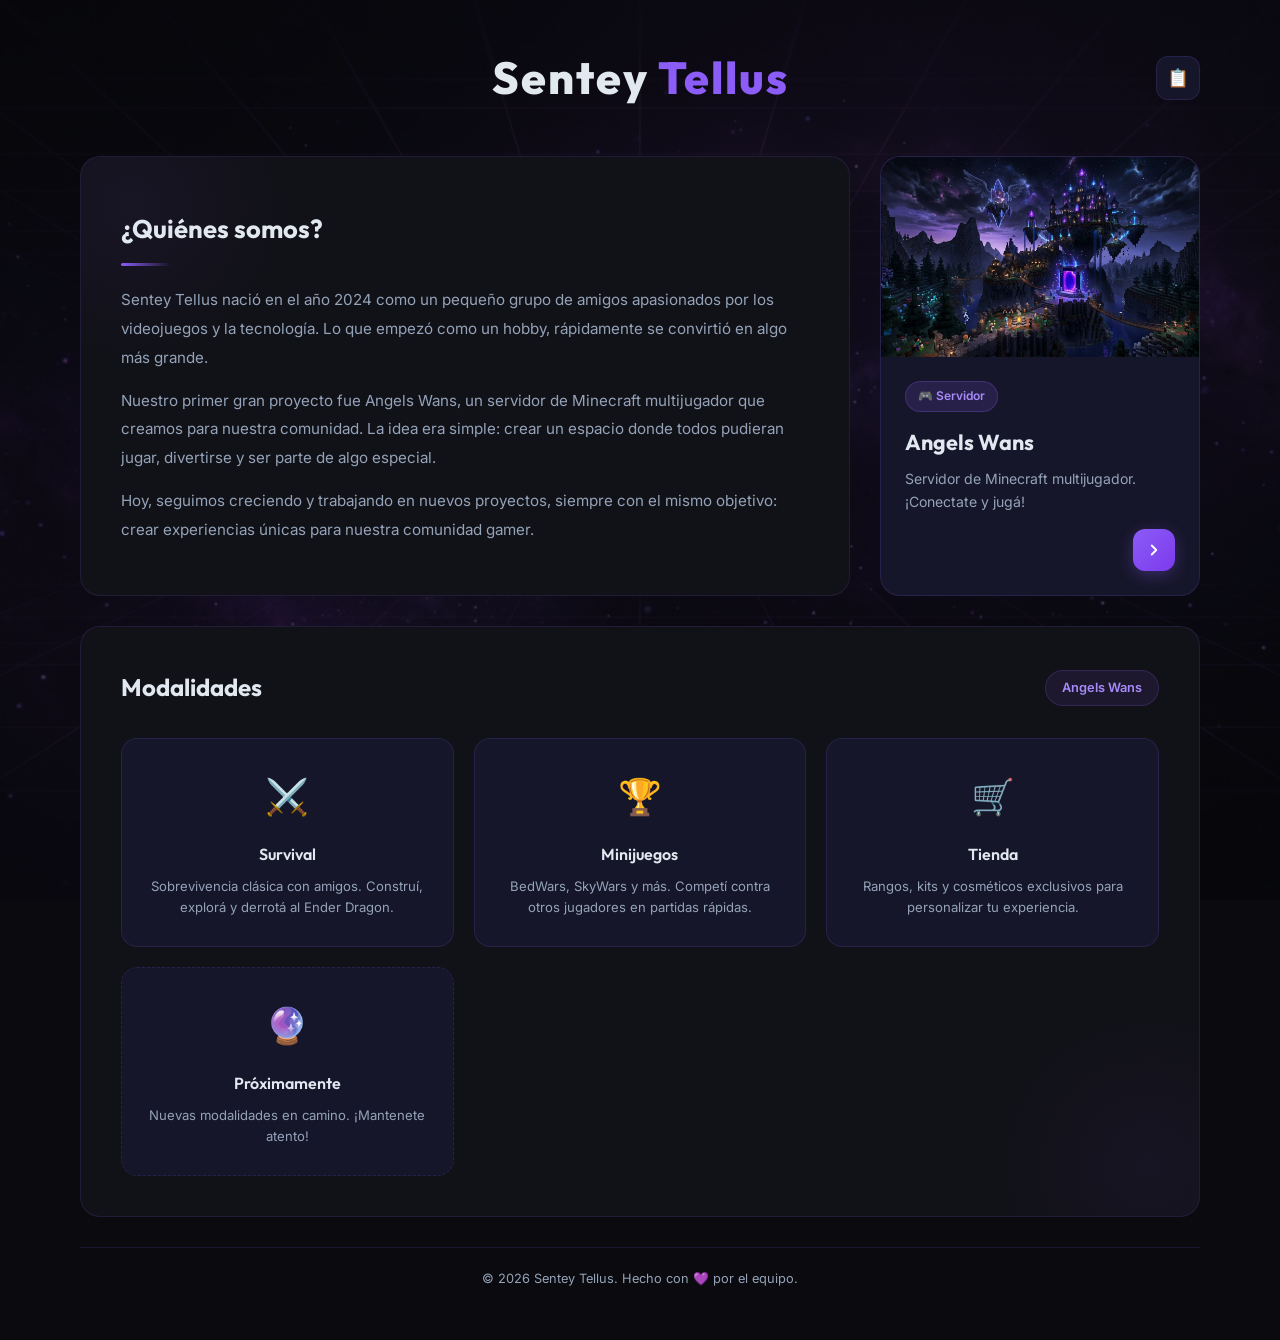
==== Senty Tellus - Borrador/index.html @ a40c9823 "Crear página de Angel's Wans basada en el boceto" ====
<!DOCTYPE html>
<html lang="es">
<head>
  <meta charset="UTF-8">
  <meta name="viewport" content="width=device-width, initial-scale=1.0">

  <!-- ✏️ EDITABLE: Título de la pestaña del navegador -->
  <title>Sentey Tellus — Innovación en Gaming</title>

  <!-- ✏️ EDITABLE: Descripción para Google (SEO) -->
  <meta name="description" content="Sentey Tellus es una empresa dedicada al desarrollo de proyectos gaming. Conocé Angels Wans, nuestro servidor de Minecraft multijugador.">

  <!-- Estilos -->
  <link rel="stylesheet" href="css/styles.css">
</head>

<body>

  <div class="page-wrapper">

    <!-- ========================================
         HEADER — Título + ícono soporte/historia
         ======================================== -->
    <header class="site-header fade-in">

      <!-- ✏️ EDITABLE: Nombre de la empresa -->
      <h1 class="site-title">
        Sentey <span>Tellus</span>
      </h1>

      <!-- ✏️ EDITABLE: Ícono arriba a la derecha (soporte/historia) -->
      <!-- Cambiá el href="#historia" por un link a otra página si querés -->
      <a href="#historia" class="header-icon" aria-label="Soporte e Historia">
        📋
        <span class="tooltip">Soporte / Historia</span>
      </a>

    </header>


    <!-- ========================================
         CONTENIDO PRINCIPAL
         Izquierda: Texto descriptivo
         Derecha: Tarjeta del servidor
         ======================================== -->
    <main class="main-content">

      <!-- --- COLUMNA IZQUIERDA: Descripción --- -->
      <div class="description-panel fade-in fade-in-delay-1" id="historia">

        <!-- ✏️ EDITABLE: Título de la sección de texto -->
        <h2>¿Quiénes somos?</h2>

        <!-- ✏️ EDITABLE: Párrafos de la descripción / historia -->
        <!-- Cambiá estos textos por la historia real de Sentey Tellus -->
        <p>
          Sentey Tellus nació en el año 2024 como un pequeño grupo de amigos
          apasionados por los videojuegos y la tecnología. Lo que empezó como
          un hobby, rápidamente se convirtió en algo más grande.
        </p>

        <p>
          Nuestro primer gran proyecto fue Angels Wans, un servidor de 
          Minecraft multijugador que creamos para nuestra comunidad. La idea
          era simple: crear un espacio donde todos pudieran jugar, divertirse
          y ser parte de algo especial.
        </p>

        <p>
          Hoy, seguimos creciendo y trabajando en nuevos proyectos, siempre
          con el mismo objetivo: crear experiencias únicas para nuestra 
          comunidad gamer.
        </p>
        <!-- FIN textos editables -->

      </div>

      <!-- --- COLUMNA DERECHA: Tarjeta del servidor --- -->
      <!-- ✏️ EDITABLE: Cambiá el href="#" por el link a la página de Angels Wans cuando la crees -->
      <a href="angels-wans.html" class="server-card fade-in fade-in-delay-2" id="servidor">

        <!-- ✏️ EDITABLE: Imagen del servidor (cambiá img/angels-wans.jpg) -->
        <div class="server-card-image">
          <img src="img/angels-wans.jpg" alt="Angels Wans - Servidor de Minecraft">
        </div>

        <div class="server-card-body">
          <!-- ✏️ EDITABLE: Etiqueta, nombre y descripción del servidor -->
          <span class="server-tag">🎮 Servidor</span>
          <h3>Angels Wans</h3>
          <p>Servidor de Minecraft multijugador. ¡Conectate y jugá!</p>

          <!-- Flecha ">" como en el boceto -->
          <div class="server-card-arrow">
            <svg width="18" height="18" viewBox="0 0 24 24" fill="none" stroke="currentColor" stroke-width="2.5" stroke-linecap="round" stroke-linejoin="round">
              <polyline points="9 18 15 12 9 6"></polyline>
            </svg>
          </div>
        </div>

      </a>

    </main>


    <!-- ========================================
         MODALIDADES — Sección inferior
         ======================================== -->
    <section class="modalidades-section fade-in fade-in-delay-3" id="modalidades">

      <div class="modalidades-header">
        <!-- ✏️ EDITABLE: Título de la sección -->
        <h2>Modalidades</h2>
        <span class="modalidades-badge">Angels Wans</span>
      </div>

      <div class="modalidades-grid">

        <!-- ✏️ EDITABLE: Tarjetas de modalidades -->
        <!-- Cambiá los emojis, títulos y descripciones -->
        <!-- Podés agregar más tarjetas copiando un bloque <div class="modalidad-card"> -->

        <div class="modalidad-card fade-in fade-in-delay-1">
          <span class="modalidad-icon">⚔️</span>
          <h4>Survival</h4>
          <p>Sobrevivencia clásica con amigos. Construí, explorá y derrotá al Ender Dragon.</p>
        </div>

        <div class="modalidad-card fade-in fade-in-delay-2">
          <span class="modalidad-icon">🏆</span>
          <h4>Minijuegos</h4>
          <p>BedWars, SkyWars y más. Competí contra otros jugadores en partidas rápidas.</p>
        </div>

        <div class="modalidad-card fade-in fade-in-delay-3">
          <span class="modalidad-icon">🛒</span>
          <h4>Tienda</h4>
          <p>Rangos, kits y cosméticos exclusivos para personalizar tu experiencia.</p>
        </div>

        <!-- Tarjeta de Próximamente -->
        <div class="modalidad-card coming-soon fade-in fade-in-delay-4">
          <span class="modalidad-icon">🔮</span>
          <h4>Próximamente</h4>
          <p>Nuevas modalidades en camino. ¡Mantenete atento!</p>
        </div>

        <!-- FIN tarjetas de modalidades -->

      </div>

    </section>


    <!-- ========================================
         FOOTER — Pie de página minimal
         ======================================== -->
    <footer class="site-footer">
      <!-- ✏️ EDITABLE: Texto del footer -->
      <p>&copy; <span id="current-year">2024</span> Sentey Tellus. Hecho con 💜 por el equipo.</p>
    </footer>

  </div>

  <!-- JavaScript -->
  <script src="js/main.js"></script>

</body>
</html>
---- Senty Tellus - Borrador/css/styles.css ----
/* ============================================
   SENTEY TELLUS — Estilos Globales
   ============================================
   
   ✏️ CÓMO MODIFICAR COLORES:
   Cambiá los valores en :root para cambiar 
   los colores de TODA la página de una vez.
   ============================================ */

/* --- Google Fonts --- */
@import url('https://fonts.googleapis.com/css2?family=Inter:wght@300;400;500;600&family=Outfit:wght@400;500;600;700;800&display=swap');

/* ✏️ EDITABLE: Cambiá estos colores para cambiar toda la paleta */
:root {
  /* Colores principales */
  --color-bg:          #0a0a0f;       /* Fondo principal (negro profundo) */
  --color-bg-light:    #111118;       /* Fondo un poco más claro */
  --color-bg-card:     #16162a;       /* Fondo de tarjetas */
  --color-primary:     #8b5cf6;       /* Morado principal */
  --color-primary-dark:#7c3aed;       /* Morado oscuro */
  --color-primary-glow:#a78bfa;       /* Morado claro / brillo */
  --color-accent:      #c084fc;       /* Acento lila */
  --color-text:        #e2e8f0;       /* Texto principal (blanco suave) */
  --color-text-dim:    #94a3b8;       /* Texto secundario (gris) */
  --color-border:      rgba(139, 92, 246, 0.15); /* Bordes sutiles */

  /* Fuentes */
  --font-body:    'Inter', sans-serif;
  --font-heading: 'Outfit', sans-serif;
}

/* ============================================
   RESET & BASE
   ============================================ */
*, *::before, *::after {
  margin: 0;
  padding: 0;
  box-sizing: border-box;
}

html {
  scroll-behavior: smooth;
}

body {
  font-family: var(--font-body);
  background-color: var(--color-bg);
  color: var(--color-text);
  line-height: 1.7;
  overflow-x: hidden;
  min-height: 100vh;

  /* ✏️ EDITABLE: Imagen de fondo (cambiá img/hero-bg.jpg por otra si querés) */
  background-image: url('../img/hero-bg.jpg');
  background-size: cover;
  background-position: center;
  background-attachment: fixed;  /* La imagen queda fija al hacer scroll */
  background-repeat: no-repeat;
}

/* Overlay oscuro para que el texto se lea bien sobre la imagen */
body::before {
  content: '';
  position: fixed;
  inset: 0;
  background: rgba(10, 10, 15, 0.75);
  z-index: 0;
  pointer-events: none;
}

a {
  color: var(--color-primary-glow);
  text-decoration: none;
  transition: color 0.3s ease;
}

a:hover {
  color: var(--color-accent);
}

img {
  max-width: 100%;
  display: block;
}

/* ============================================
   LAYOUT PRINCIPAL
   Basado en el boceto: todo en una sola vista
   con padding generoso y estructura limpia.
   ============================================ */
.page-wrapper {
  max-width: 1200px;
  margin: 0 auto;
  padding: 30px 40px 40px 40px;
  min-height: 100vh;
  display: flex;
  flex-direction: column;
  gap: 30px;
  position: relative;
  z-index: 1;
}

/* ============================================
   HEADER — Título + ícono soporte
   Sencillo: nombre centrado, ícono arriba-derecha
   ============================================ */
.site-header {
  display: flex;
  align-items: center;
  justify-content: center;
  position: relative;
  padding: 10px 0;
}

.site-title {
  font-family: var(--font-heading);
  font-size: 2.8rem;
  font-weight: 800;
  letter-spacing: 2px;
  text-align: center;
  color: var(--color-text);
}

.site-title span {
  color: var(--color-primary);
}

/* Ícono de soporte/historia (arriba a la derecha) */
.header-icon {
  position: absolute;
  top: 50%;
  right: 0;
  transform: translateY(-50%);
  width: 44px;
  height: 44px;
  border-radius: 12px;
  background: var(--color-bg-card);
  border: 1px solid var(--color-border);
  display: flex;
  align-items: center;
  justify-content: center;
  cursor: pointer;
  transition: all 0.3s ease;
  color: var(--color-text-dim);
  font-size: 1.1rem;
}

.header-icon:hover {
  border-color: var(--color-primary);
  background: rgba(139, 92, 246, 0.1);
  color: var(--color-primary-glow);
  transform: translateY(-50%) scale(1.05);
  box-shadow: 0 0 20px rgba(139, 92, 246, 0.2);
}

/* Tooltip del ícono */
.header-icon .tooltip {
  position: absolute;
  bottom: -36px;
  right: 0;
  background: var(--color-bg-card);
  border: 1px solid var(--color-border);
  padding: 4px 12px;
  border-radius: 8px;
  font-size: 0.75rem;
  white-space: nowrap;
  opacity: 0;
  pointer-events: none;
  transition: opacity 0.3s ease;
  color: var(--color-text-dim);
}

.header-icon:hover .tooltip {
  opacity: 1;
}

/* ============================================
   SECCIÓN PRINCIPAL (centro)
   Dos columnas: texto izquierda + servidor derecha
   ============================================ */
.main-content {
  display: grid;
  grid-template-columns: 1fr 320px;
  gap: 30px;
  flex: 1;
  min-height: 0;
}

/* --- Columna izquierda: Texto descriptivo --- */
.description-panel {
  background: var(--color-bg-light);
  border: 1px solid var(--color-border);
  border-radius: 20px;
  padding: 40px;
  display: flex;
  flex-direction: column;
  justify-content: center;
  position: relative;
  overflow: hidden;
}

/* Brillo decorativo */
.description-panel::before {
  content: '';
  position: absolute;
  top: -100px;
  left: -100px;
  width: 300px;
  height: 300px;
  background: radial-gradient(circle, rgba(139, 92, 246, 0.06) 0%, transparent 70%);
  pointer-events: none;
}

.description-panel h2 {
  font-family: var(--font-heading);
  font-size: 1.6rem;
  font-weight: 700;
  margin-bottom: 20px;
  color: var(--color-text);
  position: relative;
}

.description-panel h2::after {
  content: '';
  display: block;
  width: 50px;
  height: 3px;
  background: linear-gradient(90deg, var(--color-primary), transparent);
  border-radius: 2px;
  margin-top: 12px;
}

.description-panel p {
  color: var(--color-text-dim);
  font-size: 0.95rem;
  line-height: 1.9;
  margin-bottom: 14px;
  position: relative;
}

.description-panel p:last-child {
  margin-bottom: 0;
}

/* --- Columna derecha: Tarjeta del servidor --- */
.server-card {
  background: var(--color-bg-card);
  border: 1px solid var(--color-border);
  border-radius: 20px;
  overflow: hidden;
  display: flex;
  flex-direction: column;
  transition: all 0.4s ease;
  cursor: pointer;
  position: relative;
}

.server-card:hover {
  border-color: var(--color-primary);
  box-shadow: 0 10px 40px rgba(139, 92, 246, 0.15);
  transform: translateY(-4px);
}

.server-card-image {
  width: 100%;
  height: 200px;
  overflow: hidden;
}

.server-card-image img {
  width: 100%;
  height: 100%;
  object-fit: cover;
  transition: transform 0.5s ease;
}

.server-card:hover .server-card-image img {
  transform: scale(1.05);
}

.server-card-body {
  padding: 24px;
  display: flex;
  flex-direction: column;
  flex: 1;
}

.server-tag {
  display: inline-flex;
  align-items: center;
  gap: 6px;
  padding: 4px 12px;
  border-radius: 20px;
  font-size: 0.75rem;
  font-weight: 600;
  margin-bottom: 12px;
  background: rgba(139, 92, 246, 0.15);
  color: var(--color-primary-glow);
  border: 1px solid rgba(139, 92, 246, 0.25);
  width: fit-content;
}

.server-card-body h3 {
  font-family: var(--font-heading);
  font-size: 1.35rem;
  font-weight: 700;
  margin-bottom: 8px;
  color: var(--color-text);
}

.server-card-body p {
  color: var(--color-text-dim);
  font-size: 0.88rem;
  line-height: 1.6;
  flex: 1;
}

/* Flecha ">" del boceto */
.server-card-arrow {
  display: flex;
  align-items: center;
  justify-content: center;
  margin-top: 16px;
  align-self: flex-end;
  width: 42px;
  height: 42px;
  border-radius: 12px;
  background: linear-gradient(135deg, var(--color-primary), var(--color-primary-dark));
  color: white;
  font-size: 1.2rem;
  transition: all 0.3s ease;
  box-shadow: 0 4px 15px rgba(139, 92, 246, 0.3);
}

.server-card:hover .server-card-arrow {
  transform: translateX(4px);
  box-shadow: 0 4px 25px rgba(139, 92, 246, 0.5);
}

/* ============================================
   SECCIÓN MODALIDADES (abajo)
   Tarjeta grande al fondo de la página
   ============================================ */
.modalidades-section {
  background: var(--color-bg-light);
  border: 1px solid var(--color-border);
  border-radius: 20px;
  padding: 40px;
  position: relative;
  overflow: hidden;
}

/* Brillo decorativo */
.modalidades-section::before {
  content: '';
  position: absolute;
  bottom: -100px;
  right: -100px;
  width: 300px;
  height: 300px;
  background: radial-gradient(circle, rgba(139, 92, 246, 0.05) 0%, transparent 70%);
  pointer-events: none;
}

.modalidades-header {
  display: flex;
  align-items: center;
  justify-content: space-between;
  margin-bottom: 30px;
}

.modalidades-header h2 {
  font-family: var(--font-heading);
  font-size: 1.5rem;
  font-weight: 700;
  color: var(--color-text);
}

.modalidades-badge {
  padding: 6px 16px;
  border-radius: 20px;
  font-size: 0.8rem;
  font-weight: 600;
  background: rgba(139, 92, 246, 0.1);
  color: var(--color-primary-glow);
  border: 1px solid rgba(139, 92, 246, 0.2);
}

/* Grid de modalidades */
.modalidades-grid {
  display: grid;
  grid-template-columns: repeat(3, 1fr);
  gap: 20px;
}

.modalidad-card {
  background: var(--color-bg-card);
  border: 1px solid var(--color-border);
  border-radius: 16px;
  padding: 28px 24px;
  text-align: center;
  transition: all 0.3s ease;
  position: relative;
  overflow: hidden;
}

.modalidad-card:hover {
  border-color: var(--color-primary);
  transform: translateY(-4px);
  box-shadow: 0 8px 30px rgba(139, 92, 246, 0.1);
}

.modalidad-icon {
  font-size: 2.2rem;
  margin-bottom: 14px;
  display: block;
}

.modalidad-card h4 {
  font-family: var(--font-heading);
  font-size: 1rem;
  font-weight: 600;
  margin-bottom: 8px;
  color: var(--color-text);
}

.modalidad-card p {
  color: var(--color-text-dim);
  font-size: 0.82rem;
  line-height: 1.6;
}

/* Tarjeta de Próximamente especial */
.modalidad-card.coming-soon {
  border-style: dashed;
  opacity: 0.6;
}

.modalidad-card.coming-soon:hover {
  opacity: 0.8;
}

/* ============================================
   FOOTER — Minimal
   ============================================ */
.site-footer {
  text-align: center;
  padding: 20px 0 10px 0;
  border-top: 1px solid var(--color-border);
  margin-top: auto;
}

.site-footer p {
  color: var(--color-text-dim);
  font-size: 0.8rem;
}

.site-footer a {
  color: var(--color-primary-glow);
}

/* ============================================
   ANIMACIONES
   ============================================ */
.fade-in {
  opacity: 0;
  transform: translateY(20px);
  transition: opacity 0.7s ease, transform 0.7s ease;
}

.fade-in.visible {
  opacity: 1;
  transform: translateY(0);
}

.fade-in-delay-1 { transition-delay: 0.1s; }
.fade-in-delay-2 { transition-delay: 0.2s; }
.fade-in-delay-3 { transition-delay: 0.3s; }
.fade-in-delay-4 { transition-delay: 0.4s; }

/* Animación suave de brillo */
@keyframes subtle-glow {
  0%, 100% { box-shadow: 0 0 0 rgba(139, 92, 246, 0); }
  50% { box-shadow: 0 0 30px rgba(139, 92, 246, 0.08); }
}

.description-panel,
.server-card,
.modalidades-section {
  animation: subtle-glow 6s ease-in-out infinite;
}

/* ============================================
   RESPONSIVE
   ============================================ */

/* Tablets */
@media (max-width: 992px) {
  .page-wrapper {
    padding: 24px;
    gap: 24px;
  }

  .site-title {
    font-size: 2.2rem;
  }

  .main-content {
    grid-template-columns: 1fr;
    gap: 24px;
  }

  .server-card {
    flex-direction: row;
    max-height: 200px;
  }

  .server-card-image {
    width: 200px;
    height: auto;
    min-height: 100%;
  }

  .modalidades-grid {
    grid-template-columns: repeat(2, 1fr);
  }
}

/* Celulares */
@media (max-width: 600px) {
  .page-wrapper {
    padding: 16px;
    gap: 16px;
  }

  .site-title {
    font-size: 1.8rem;
  }

  .header-icon {
    width: 38px;
    height: 38px;
    border-radius: 10px;
  }

  .description-panel {
    padding: 24px;
  }

  .description-panel h2 {
    font-size: 1.3rem;
  }

  .server-card {
    flex-direction: column;
    max-height: none;
  }

  .server-card-image {
    width: 100%;
    height: 160px;
  }

  .modalidades-section {
    padding: 24px;
  }

  .modalidades-grid {
    grid-template-columns: 1fr;
  }

  .modalidades-header {
    flex-direction: column;
    gap: 12px;
    align-items: flex-start;
  }
}
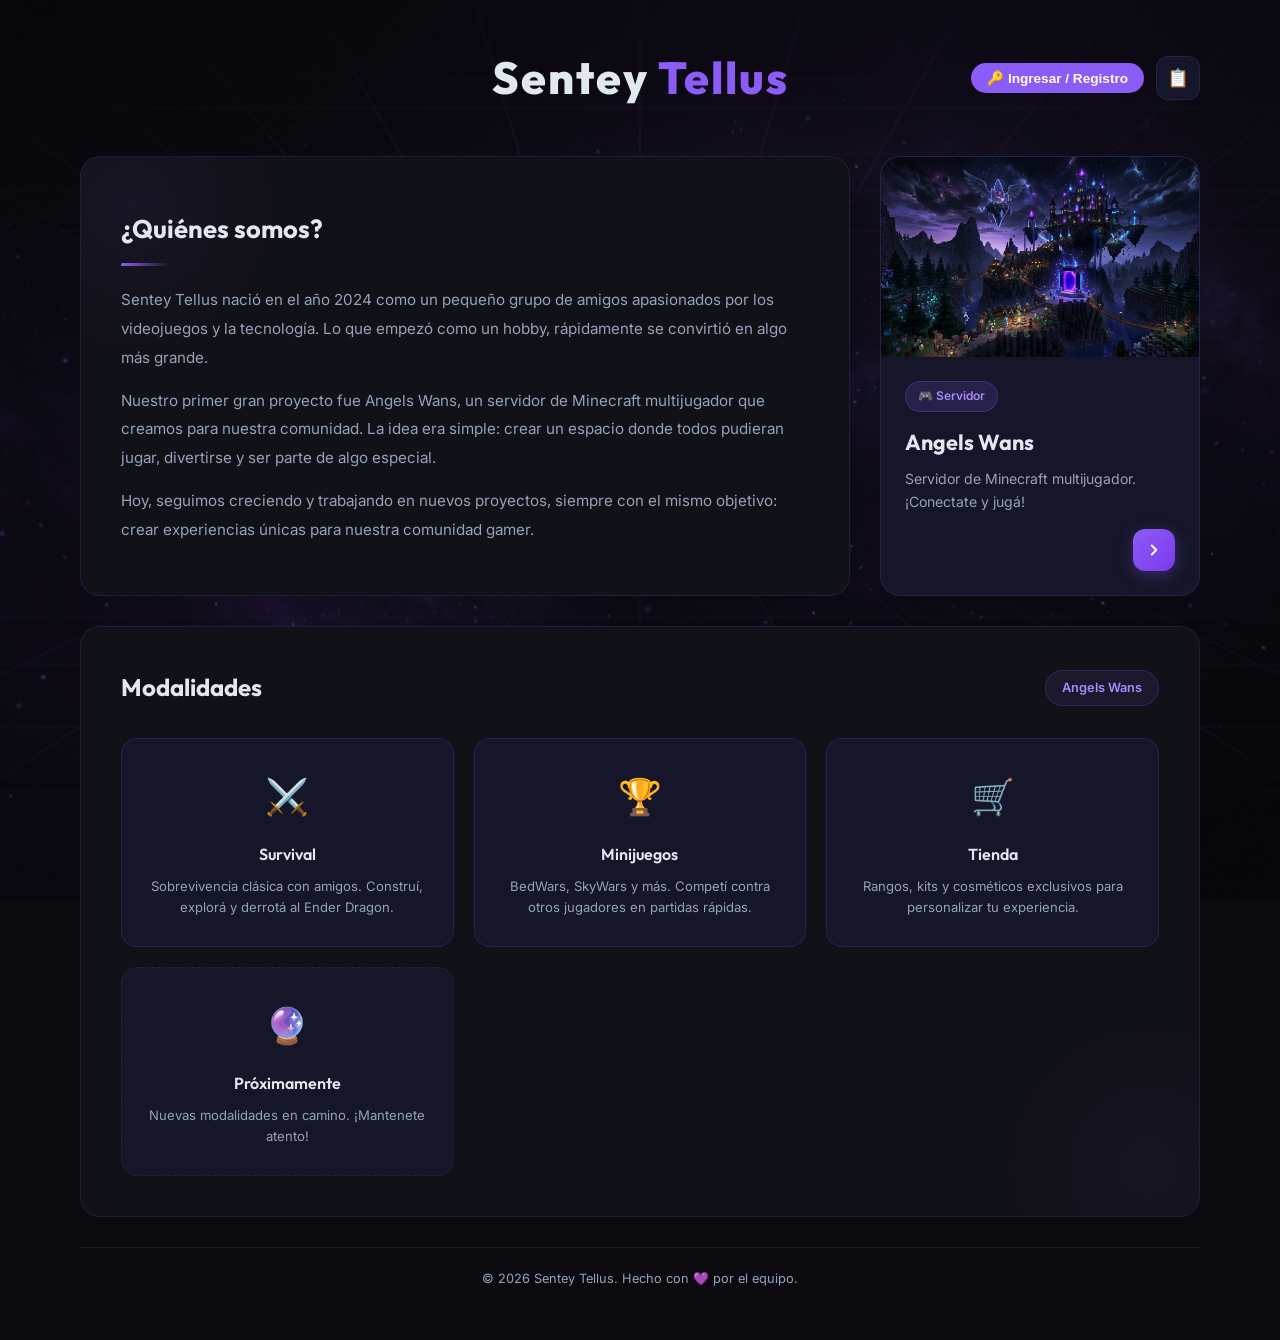
==== commit 26e6c3a3: "Implementar base de datos local, autenticacion de usuarios, tienda interactiva con checkout simulado" ====
--- a/Senty Tellus - Borrador/index.html
+++ b/Senty Tellus - Borrador/index.html
@@ -12,6 +12,7 @@
 
   <!-- Estilos -->
   <link rel="stylesheet" href="css/styles.css">
+  <link rel="stylesheet" href="css/components.css">
 </head>
 
 <body>
@@ -27,6 +28,8 @@
       <h1 class="site-title">
         Sentey <span>Tellus</span>
       </h1>
+
+      <div id="tellus-header-actions" class="aw-user-nav-actions"></div>
 
       <!-- ✏️ EDITABLE: Ícono arriba a la derecha (soporte/historia) -->
       <!-- Cambiá el href="#historia" por un link a otra página si querés -->
@@ -164,6 +167,9 @@
 
   <!-- JavaScript -->
   <script src="js/main.js"></script>
+  <script src="js/db.js"></script>
+  <script src="js/auth.js"></script>
+  <script src="js/db-viewer.js"></script>
 
 </body>
 </html>
--- a/Senty Tellus - Borrador/css/components.css
+++ b/Senty Tellus - Borrador/css/components.css
@@ -0,0 +1,807 @@
+/* ============================================================
+   SENTEY TELLUS & ANGEL'S WANS — ESTILOS DE COMPONENTES
+   ============================================================
+   Incluye:
+   - Modales (Auth, Checkout, Recibo de Compra, Visor de BD)
+   - Sistema de Toasts (Notificaciones flotantes)
+   - Recibo Digital estilo Gamer / Ticket Oficial
+   - Tablas interactivas de Base de Datos
+   - Widget de Usuario y Carrito en el Header
+   ============================================================ */
+
+/* --- TOASTS NOTIFICACIONES --- */
+.tellus-toast-container {
+  position: fixed;
+  bottom: 24px;
+  right: 24px;
+  z-index: 99999;
+  display: flex;
+  flex-direction: column;
+  gap: 12px;
+  pointer-events: none;
+}
+
+.tellus-toast {
+  background: rgba(18, 18, 35, 0.95);
+  backdrop-filter: blur(12px);
+  -webkit-backdrop-filter: blur(12px);
+  color: #fff;
+  border: 1px solid var(--color-primary-glow, #a78bfa);
+  box-shadow: 0 10px 30px rgba(0, 0, 0, 0.6), 0 0 15px rgba(139, 92, 246, 0.3);
+  padding: 14px 20px;
+  border-radius: 12px;
+  display: flex;
+  align-items: center;
+  gap: 12px;
+  font-size: 0.95rem;
+  min-width: 280px;
+  max-width: 400px;
+  pointer-events: auto;
+  animation: toastSlideIn 0.35s cubic-bezier(0.16, 1, 0.3, 1) forwards;
+  transition: opacity 0.3s ease, transform 0.3s ease;
+}
+
+.tellus-toast.toast-success {
+  border-left: 4px solid #10b981;
+}
+
+.tellus-toast.toast-error {
+  border-left: 4px solid #ef4444;
+}
+
+.tellus-toast.toast-info {
+  border-left: 4px solid #8b5cf6;
+}
+
+.tellus-toast.toast-hide {
+  opacity: 0;
+  transform: translateX(30px);
+}
+
+@keyframes toastSlideIn {
+  from {
+    opacity: 0;
+    transform: translateY(20px) scale(0.95);
+  }
+  to {
+    opacity: 1;
+    transform: translateY(0) scale(1);
+  }
+}
+
+/* --- OVERLAY DE MODAL GENERAL --- */
+.tellus-modal-overlay {
+  position: fixed;
+  inset: 0;
+  background: rgba(4, 4, 10, 0.82);
+  backdrop-filter: blur(8px);
+  -webkit-backdrop-filter: blur(8px);
+  z-index: 10000;
+  display: flex;
+  align-items: center;
+  justify-content: center;
+  padding: 20px;
+  opacity: 0;
+  pointer-events: none;
+  transition: opacity 0.25s ease;
+}
+
+.tellus-modal-overlay.active {
+  opacity: 1;
+  pointer-events: auto;
+}
+
+.tellus-modal {
+  background: #111122;
+  border: 1px solid rgba(139, 92, 246, 0.35);
+  box-shadow: 0 20px 50px rgba(0, 0, 0, 0.8), 0 0 30px rgba(139, 92, 246, 0.2);
+  border-radius: 20px;
+  width: 100%;
+  max-width: 520px;
+  max-height: 90vh;
+  overflow-y: auto;
+  position: relative;
+  transform: scale(0.93) translateY(15px);
+  transition: transform 0.25s cubic-bezier(0.16, 1, 0.3, 1);
+  color: #e2e8f0;
+}
+
+.tellus-modal-overlay.active .tellus-modal {
+  transform: scale(1) translateY(0);
+}
+
+.tellus-modal-wide {
+  max-width: 900px;
+}
+
+.tellus-modal-header {
+  padding: 24px 28px 16px;
+  display: flex;
+  align-items: center;
+  justify-content: space-between;
+  border-bottom: 1px solid rgba(139, 92, 246, 0.2);
+}
+
+.tellus-modal-header h2 {
+  font-family: 'Outfit', sans-serif;
+  font-size: 1.5rem;
+  color: #fff;
+  display: flex;
+  align-items: center;
+  gap: 10px;
+}
+
+.tellus-modal-close {
+  background: transparent;
+  border: none;
+  color: #94a3b8;
+  font-size: 1.5rem;
+  cursor: pointer;
+  line-height: 1;
+  padding: 4px 8px;
+  border-radius: 8px;
+  transition: all 0.2s ease;
+}
+
+.tellus-modal-close:hover {
+  color: #fff;
+  background: rgba(255, 255, 255, 0.1);
+}
+
+.tellus-modal-body {
+  padding: 24px 28px 30px;
+}
+
+/* --- TABS DE MODALES --- */
+.tellus-tabs {
+  display: flex;
+  gap: 10px;
+  background: rgba(0, 0, 0, 0.35);
+  padding: 6px;
+  border-radius: 12px;
+  margin-bottom: 24px;
+  border: 1px solid rgba(139, 92, 246, 0.2);
+}
+
+.tellus-tab-btn {
+  flex: 1;
+  background: transparent;
+  border: none;
+  color: #94a3b8;
+  padding: 10px 16px;
+  font-size: 0.95rem;
+  font-weight: 600;
+  border-radius: 8px;
+  cursor: pointer;
+  transition: all 0.2s ease;
+  font-family: 'Inter', sans-serif;
+}
+
+.tellus-tab-btn.active {
+  background: #8b5cf6;
+  color: #fff;
+  box-shadow: 0 4px 12px rgba(139, 92, 246, 0.35);
+}
+
+/* --- FORMULARIOS --- */
+.tellus-form-group {
+  margin-bottom: 18px;
+}
+
+.tellus-form-group label {
+  display: block;
+  font-size: 0.88rem;
+  font-weight: 500;
+  color: #cbd5e1;
+  margin-bottom: 8px;
+}
+
+.tellus-input {
+  width: 100%;
+  background: rgba(0, 0, 0, 0.45);
+  border: 1px solid rgba(139, 92, 246, 0.3);
+  border-radius: 10px;
+  padding: 12px 16px;
+  color: #fff;
+  font-family: 'Inter', sans-serif;
+  font-size: 0.95rem;
+  transition: all 0.2s ease;
+}
+
+.tellus-input:focus {
+  outline: none;
+  border-color: #a78bfa;
+  box-shadow: 0 0 12px rgba(139, 92, 246, 0.4);
+}
+
+.tellus-form-help {
+  font-size: 0.8rem;
+  color: #94a3b8;
+  margin-top: 6px;
+}
+
+.tellus-btn-primary {
+  width: 100%;
+  background: linear-gradient(135deg, #8b5cf6 0%, #7c3aed 100%);
+  color: #fff;
+  border: none;
+  border-radius: 10px;
+  padding: 13px 20px;
+  font-size: 1rem;
+  font-weight: 600;
+  font-family: 'Outfit', sans-serif;
+  cursor: pointer;
+  transition: all 0.25s ease;
+  box-shadow: 0 4px 15px rgba(139, 92, 246, 0.35);
+  display: flex;
+  align-items: center;
+  justify-content: center;
+  gap: 8px;
+}
+
+.tellus-btn-primary:hover {
+  background: linear-gradient(135deg, #a78bfa 0%, #8b5cf6 100%);
+  transform: translateY(-2px);
+  box-shadow: 0 6px 20px rgba(139, 92, 246, 0.5);
+}
+
+.tellus-btn-secondary {
+  background: rgba(255, 255, 255, 0.08);
+  color: #e2e8f0;
+  border: 1px solid rgba(139, 92, 246, 0.3);
+  border-radius: 10px;
+  padding: 10px 18px;
+  font-size: 0.92rem;
+  font-weight: 600;
+  cursor: pointer;
+  transition: all 0.2s ease;
+}
+
+.tellus-btn-secondary:hover {
+  background: rgba(255, 255, 255, 0.15);
+  color: #fff;
+  border-color: #a78bfa;
+}
+
+/* --- BADGES Y AVISOS --- */
+.tellus-badge {
+  display: inline-block;
+  padding: 4px 10px;
+  border-radius: 20px;
+  font-size: 0.75rem;
+  font-weight: 600;
+  text-transform: uppercase;
+  letter-spacing: 0.5px;
+}
+
+.tellus-badge-primary {
+  background: rgba(139, 92, 246, 0.2);
+  color: #c4b5fd;
+  border: 1px solid rgba(139, 92, 246, 0.4);
+}
+
+.tellus-badge-success {
+  background: rgba(16, 185, 129, 0.2);
+  color: #6ee7b7;
+  border: 1px solid rgba(16, 185, 129, 0.4);
+}
+
+.tellus-badge-warning {
+  background: rgba(245, 158, 11, 0.2);
+  color: #fde68a;
+  border: 1px solid rgba(245, 158, 11, 0.4);
+}
+
+.tellus-alert-box {
+  background: rgba(139, 92, 246, 0.12);
+  border: 1px solid rgba(139, 92, 246, 0.3);
+  border-radius: 12px;
+  padding: 14px 18px;
+  margin-bottom: 20px;
+  font-size: 0.88rem;
+  color: #ddd6fe;
+  display: flex;
+  align-items: flex-start;
+  gap: 12px;
+}
+
+.tellus-alert-box.no-card-alert {
+  background: rgba(16, 185, 129, 0.1);
+  border-color: rgba(16, 185, 129, 0.35);
+  color: #a7f3d0;
+}
+
+/* --- HEADER WIDGET (Usuario & BD) --- */
+.site-header #tellus-header-actions {
+  position: absolute;
+  right: 56px;
+  top: 50%;
+  transform: translateY(-50%);
+}
+
+.aw-user-nav-actions {
+  display: flex;
+  align-items: center;
+  gap: 12px;
+}
+
+.btn-header-db {
+  background: rgba(139, 92, 246, 0.18);
+  border: 1px solid rgba(139, 92, 246, 0.4);
+  color: #c4b5fd;
+  padding: 6px 14px;
+  border-radius: 20px;
+  font-size: 0.85rem;
+  font-weight: 600;
+  cursor: pointer;
+  transition: all 0.2s ease;
+  display: flex;
+  align-items: center;
+  gap: 6px;
+  text-decoration: none;
+}
+
+.btn-header-db:hover {
+  background: #8b5cf6;
+  color: #fff;
+  box-shadow: 0 0 12px rgba(139, 92, 246, 0.5);
+}
+
+.btn-header-auth {
+  background: #8b5cf6;
+  border: none;
+  color: #fff;
+  padding: 7px 16px;
+  border-radius: 20px;
+  font-size: 0.85rem;
+  font-weight: 600;
+  cursor: pointer;
+  transition: all 0.2s ease;
+  display: flex;
+  align-items: center;
+  gap: 6px;
+}
+
+.btn-header-auth:hover {
+  background: #a78bfa;
+  transform: translateY(-1px);
+}
+
+.aw-user-dropdown-container {
+  position: relative;
+}
+
+.aw-user-pill {
+  background: rgba(22, 22, 42, 0.9);
+  border: 1px solid rgba(139, 92, 246, 0.4);
+  color: #fff;
+  padding: 6px 14px;
+  border-radius: 20px;
+  font-size: 0.85rem;
+  font-weight: 600;
+  cursor: pointer;
+  display: flex;
+  align-items: center;
+  gap: 8px;
+  transition: all 0.2s ease;
+}
+
+.aw-user-pill:hover {
+  border-color: #a78bfa;
+}
+
+.aw-user-dropdown {
+  position: absolute;
+  top: calc(100% + 8px);
+  right: 0;
+  width: 210px;
+  background: #141428;
+  border: 1px solid rgba(139, 92, 246, 0.35);
+  border-radius: 12px;
+  padding: 8px;
+  box-shadow: 0 10px 30px rgba(0, 0, 0, 0.6);
+  display: none;
+  flex-direction: column;
+  gap: 4px;
+  z-index: 1000;
+}
+
+.aw-user-dropdown.active {
+  display: flex;
+}
+
+.aw-user-dropdown button,
+.aw-user-dropdown a {
+  background: transparent;
+  border: none;
+  color: #cbd5e1;
+  text-align: left;
+  padding: 10px 12px;
+  font-size: 0.88rem;
+  border-radius: 8px;
+  cursor: pointer;
+  display: flex;
+  align-items: center;
+  gap: 8px;
+  text-decoration: none;
+  transition: all 0.15s ease;
+  font-family: inherit;
+}
+
+.aw-user-dropdown button:hover,
+.aw-user-dropdown a:hover {
+  background: rgba(139, 92, 246, 0.2);
+  color: #fff;
+}
+
+.aw-user-dropdown-divider {
+  height: 1px;
+  background: rgba(139, 92, 246, 0.2);
+  margin: 4px 0;
+}
+
+/* --- BADGE DEL CARRITO --- */
+.cart-badge {
+  background: #ef4444;
+  color: #fff;
+  font-size: 0.72rem;
+  font-weight: 700;
+  padding: 2px 6px;
+  border-radius: 10px;
+  margin-left: 4px;
+  vertical-align: middle;
+}
+
+/* --- MODAL DE CHECKOUT SIMULADO --- */
+.checkout-items-list {
+  background: rgba(0, 0, 0, 0.3);
+  border: 1px solid rgba(139, 92, 246, 0.2);
+  border-radius: 12px;
+  padding: 12px 16px;
+  max-height: 180px;
+  overflow-y: auto;
+  margin-bottom: 20px;
+}
+
+.checkout-item-row {
+  display: flex;
+  justify-content: space-between;
+  align-items: center;
+  padding: 8px 0;
+  border-bottom: 1px solid rgba(255, 255, 255, 0.06);
+  font-size: 0.92rem;
+}
+
+.checkout-item-row:last-child {
+  border-bottom: none;
+}
+
+.checkout-total-summary {
+  display: flex;
+  justify-content: space-between;
+  align-items: center;
+  padding: 14px 0;
+  margin-top: 10px;
+  border-top: 2px dashed rgba(139, 92, 246, 0.3);
+  font-family: 'Outfit', sans-serif;
+  font-size: 1.25rem;
+  font-weight: 700;
+  color: #fff;
+}
+
+.checkout-total-summary span:last-child {
+  color: #a78bfa;
+}
+
+/* --- RECIBO DIGITAL OFICIAL (TICKET GAMER) --- */
+.digital-receipt-wrapper {
+  background: #0d0d1a;
+  border: 2px dashed rgba(139, 92, 246, 0.45);
+  border-radius: 16px;
+  padding: 28px;
+  position: relative;
+  box-shadow: inset 0 0 20px rgba(0, 0, 0, 0.5);
+}
+
+.receipt-header {
+  text-align: center;
+  border-bottom: 1px solid rgba(139, 92, 246, 0.25);
+  padding-bottom: 18px;
+  margin-bottom: 18px;
+}
+
+.receipt-header .receipt-logo {
+  font-family: 'Outfit', sans-serif;
+  font-size: 1.6rem;
+  font-weight: 800;
+  color: #fff;
+  letter-spacing: 1px;
+}
+
+.receipt-header .receipt-logo span {
+  color: #8b5cf6;
+}
+
+.receipt-header p {
+  color: #94a3b8;
+  font-size: 0.85rem;
+  margin-top: 4px;
+}
+
+.receipt-meta-grid {
+  display: grid;
+  grid-template-columns: 1fr 1fr;
+  gap: 12px;
+  background: rgba(22, 22, 42, 0.6);
+  border-radius: 10px;
+  padding: 12px 16px;
+  margin-bottom: 20px;
+  font-size: 0.85rem;
+}
+
+.receipt-meta-grid div span:first-child {
+  display: block;
+  color: #94a3b8;
+  font-size: 0.75rem;
+  text-transform: uppercase;
+  margin-bottom: 2px;
+}
+
+.receipt-meta-grid div span:last-child {
+  color: #fff;
+  font-weight: 600;
+}
+
+.receipt-table {
+  width: 100%;
+  border-collapse: collapse;
+  margin-bottom: 20px;
+  font-size: 0.9rem;
+}
+
+.receipt-table th {
+  text-align: left;
+  color: #94a3b8;
+  font-size: 0.78rem;
+  text-transform: uppercase;
+  border-bottom: 1px solid rgba(139, 92, 246, 0.2);
+  padding-bottom: 8px;
+}
+
+.receipt-table td {
+  padding: 10px 0;
+  border-bottom: 1px solid rgba(255, 255, 255, 0.05);
+  color: #e2e8f0;
+}
+
+.receipt-table td:last-child,
+.receipt-table th:last-child {
+  text-align: right;
+}
+
+.receipt-total-row {
+  display: flex;
+  justify-content: space-between;
+  font-family: 'Outfit', sans-serif;
+  font-size: 1.3rem;
+  font-weight: 700;
+  color: #fff;
+  padding: 14px 0;
+  border-top: 2px solid rgba(139, 92, 246, 0.35);
+  margin-top: 10px;
+}
+
+.receipt-barcode {
+  text-align: center;
+  margin-top: 20px;
+  padding-top: 16px;
+  border-top: 1px dashed rgba(255, 255, 255, 0.1);
+  font-family: monospace;
+  letter-spacing: 4px;
+  color: #a78bfa;
+  font-size: 0.95rem;
+}
+
+.receipt-instructions {
+  background: rgba(16, 185, 129, 0.1);
+  border: 1px solid rgba(16, 185, 129, 0.3);
+  border-radius: 10px;
+  padding: 12px;
+  font-size: 0.85rem;
+  color: #a7f3d0;
+  text-align: center;
+  margin-top: 16px;
+}
+
+/* --- TABLAS DEL VISOR DE BASE DE DATOS --- */
+.db-table-responsive {
+  width: 100%;
+  overflow-x: auto;
+  border-radius: 12px;
+  border: 1px solid rgba(139, 92, 246, 0.25);
+  background: rgba(10, 10, 20, 0.6);
+  margin-top: 16px;
+  max-height: 400px;
+}
+
+.tellus-db-table {
+  width: 100%;
+  border-collapse: collapse;
+  font-size: 0.85rem;
+  min-width: 650px;
+}
+
+.tellus-db-table th {
+  background: #17172e;
+  color: #c4b5fd;
+  text-align: left;
+  padding: 12px 14px;
+  font-weight: 600;
+  border-bottom: 2px solid rgba(139, 92, 246, 0.4);
+  position: sticky;
+  top: 0;
+  z-index: 2;
+}
+
+.tellus-db-table td {
+  padding: 12px 14px;
+  border-bottom: 1px solid rgba(139, 92, 246, 0.15);
+  color: #e2e8f0;
+}
+
+.tellus-db-table tr:hover {
+  background: rgba(139, 92, 246, 0.08);
+}
+
+.tellus-db-table .btn-table-action {
+  background: rgba(239, 68, 68, 0.2);
+  border: 1px solid rgba(239, 68, 68, 0.4);
+  color: #fca5a5;
+  padding: 4px 10px;
+  border-radius: 6px;
+  font-size: 0.75rem;
+  cursor: pointer;
+  transition: all 0.2s ease;
+}
+
+.tellus-db-table .btn-table-action:hover {
+  background: #ef4444;
+  color: #fff;
+}
+
+.db-toolbar {
+  display: flex;
+  justify-content: space-between;
+  align-items: center;
+  gap: 12px;
+  flex-wrap: wrap;
+  margin-bottom: 16px;
+}
+
+.db-stats {
+  display: flex;
+  gap: 10px;
+}
+
+.db-stat-pill {
+  background: rgba(139, 92, 246, 0.15);
+  border: 1px solid rgba(139, 92, 246, 0.3);
+  padding: 6px 14px;
+  border-radius: 20px;
+  font-size: 0.85rem;
+  color: #ddd6fe;
+}
+
+.db-actions-row {
+  display: flex;
+  gap: 10px;
+}
+
+/* --- CARRITO EN SIDEBAR DE TIENDA (Items agregados) --- */
+.cart-items-container {
+  margin: 15px 0;
+  max-height: 220px;
+  overflow-y: auto;
+  display: flex;
+  flex-direction: column;
+  gap: 10px;
+}
+
+.cart-item-card {
+  background: rgba(0, 0, 0, 0.35);
+  border: 1px solid rgba(139, 92, 246, 0.2);
+  border-radius: 10px;
+  padding: 10px 12px;
+  display: flex;
+  justify-content: space-between;
+  align-items: center;
+}
+
+.cart-item-info h5 {
+  font-size: 0.88rem;
+  color: #fff;
+  margin-bottom: 2px;
+}
+
+.cart-item-info p {
+  font-size: 0.78rem;
+  color: #a78bfa !important;
+  margin: 0 !important;
+}
+
+.cart-item-controls {
+  display: flex;
+  align-items: center;
+  gap: 6px;
+}
+
+.cart-qty-btn {
+  background: rgba(139, 92, 246, 0.3);
+  border: none;
+  color: #fff;
+  width: 24px;
+  height: 24px;
+  border-radius: 6px;
+  cursor: pointer;
+  display: flex;
+  align-items: center;
+  justify-content: center;
+  font-weight: bold;
+  font-size: 0.8rem;
+  transition: background 0.2s ease;
+}
+
+.cart-qty-btn:hover {
+  background: #8b5cf6;
+}
+
+.cart-remove-btn {
+  background: transparent;
+  border: none;
+  color: #ef4444;
+  cursor: pointer;
+  font-size: 0.9rem;
+  padding: 2px 4px;
+  margin-left: 4px;
+}
+
+/* --- ESTILOS DE IMPRESIÓN PARA EL RECIBO --- */
+@media print {
+  body * {
+    visibility: hidden;
+  }
+  .tellus-modal-overlay.active,
+  .digital-receipt-wrapper,
+  .digital-receipt-wrapper * {
+    visibility: visible;
+  }
+  .digital-receipt-wrapper {
+    position: fixed;
+    left: 0;
+    top: 0;
+    width: 100%;
+    border: none;
+    background: #fff !important;
+    color: #000 !important;
+    box-shadow: none;
+    padding: 20px;
+  }
+  .receipt-header .receipt-logo,
+  .receipt-header p,
+  .receipt-meta-grid div span,
+  .receipt-table td,
+  .receipt-table th,
+  .receipt-total-row,
+  .receipt-barcode {
+    color: #000 !important;
+  }
+  .receipt-meta-grid {
+    background: #f1f5f9 !important;
+    border: 1px solid #cbd5e1;
+  }
+  .tellus-modal-header,
+  .receipt-buttons-row,
+  .tellus-modal-close {
+    display: none !important;
+  }
+}
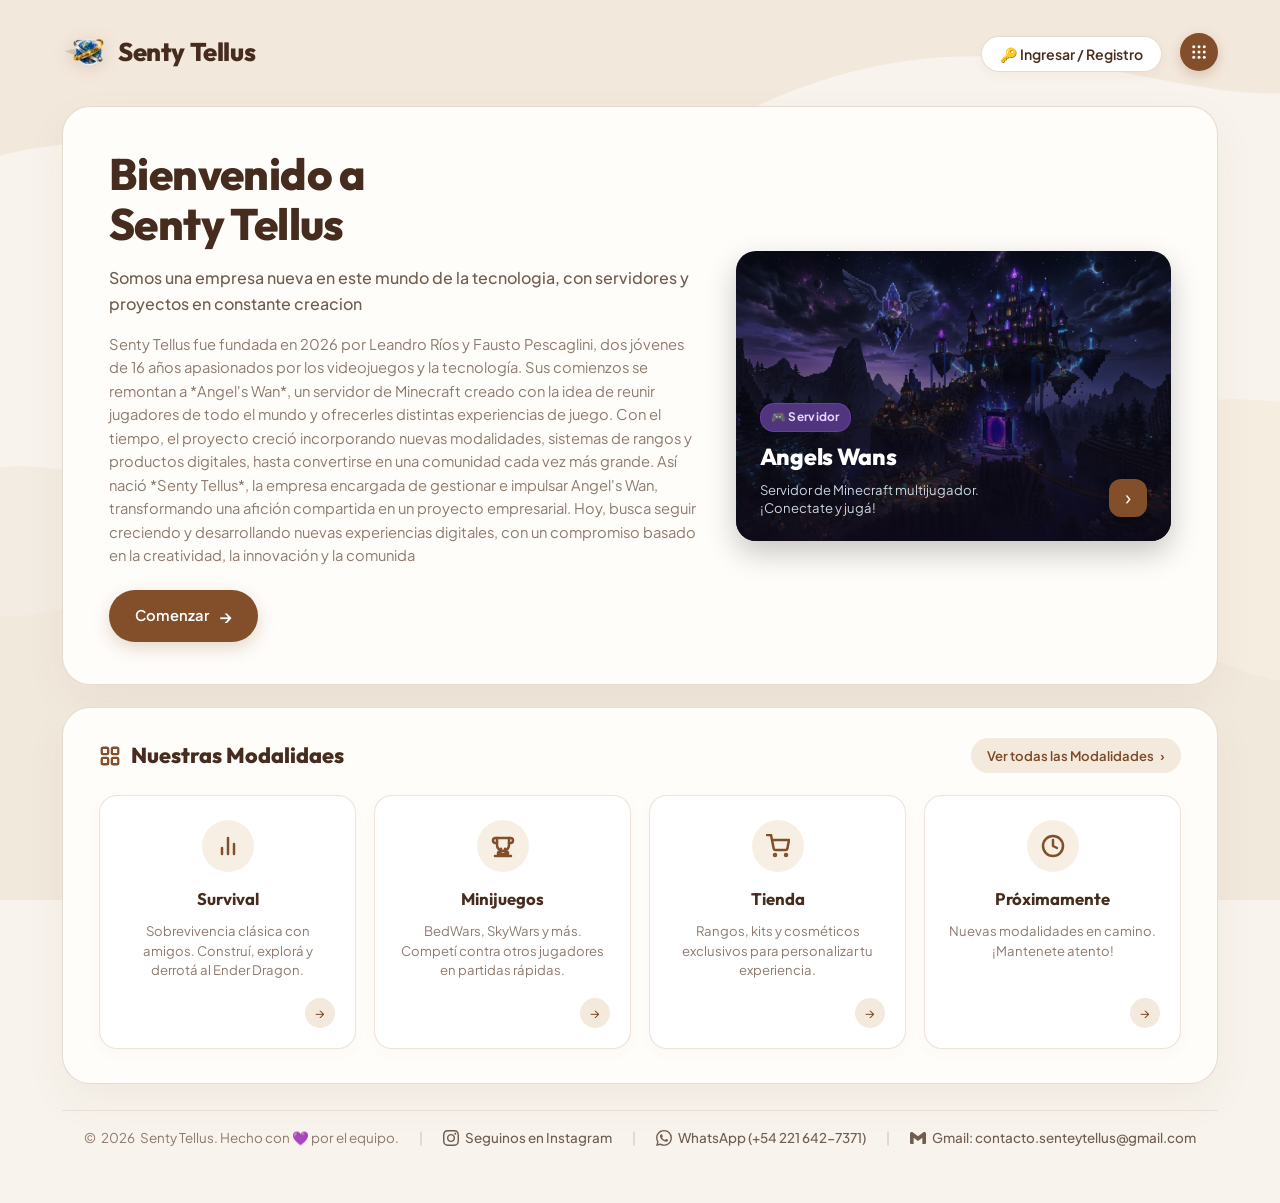
==== commit 6cacd489: "Rediseño corporativo de Senty Tellus, contacto en footer, fondos dinámicos por categoría, novedades " ====
--- a/Senty Tellus - Borrador/index.html
+++ b/Senty Tellus - Borrador/index.html
@@ -1,14 +1,16 @@
 <!DOCTYPE html>
 <html lang="es">
+
 <head>
   <meta charset="UTF-8">
   <meta name="viewport" content="width=device-width, initial-scale=1.0">
 
   <!-- ✏️ EDITABLE: Título de la pestaña del navegador -->
-  <title>Sentey Tellus — Innovación en Gaming</title>
+  <title>Senty Tellus — Plataforma Corporativa</title>
 
   <!-- ✏️ EDITABLE: Descripción para Google (SEO) -->
-  <meta name="description" content="Sentey Tellus es una empresa dedicada al desarrollo de proyectos gaming. Conocé Angels Wans, nuestro servidor de Minecraft multijugador.">
+  <meta name="description"
+    content="Senty Tellus — Somos una empresa nueva en este mundo de la tecnologia, con servidores y proyectos en constante creacion">
 
   <!-- Estilos -->
   <link rel="stylesheet" href="css/styles.css">
@@ -17,138 +19,197 @@
 
 <body>
 
+  <!-- ========================================
+       FONDO ORGÁNICO CON CURVAS SUAVES
+       ======================================== -->
+  <div class="bg-waves-decoration" aria-hidden="true">
+    <svg viewBox="0 0 1440 900" fill="none" xmlns="http://www.w3.org/2000/svg" preserveAspectRatio="none">
+      <path d="M-80 180 C260 50 380 320 820 120 C1140 -30 1340 140 1520 80 L1520 -80 L-80 -80 Z" fill="#eedccb"
+        fill-opacity="0.45" />
+      <path d="M1520 420 C1200 320 1060 620 620 520 C280 440 120 680 -80 600 L-80 980 L1520 980 Z" fill="#f4e7d9"
+        fill-opacity="0.55" />
+      <path d="M-60 480 C180 400 350 700 850 600 C1200 520 1380 720 1520 680 L1520 980 L-60 980 Z" fill="#ebe0d2"
+        fill-opacity="0.35" />
+    </svg>
+  </div>
+
   <div class="page-wrapper">
 
     <!-- ========================================
-         HEADER — Título + ícono soporte/historia
+         HEADER — Logo + Nombre + Ingreso
          ======================================== -->
     <header class="site-header fade-in">
 
-      <!-- ✏️ EDITABLE: Nombre de la empresa -->
-      <h1 class="site-title">
-        Sentey <span>Tellus</span>
-      </h1>
-
-      <div id="tellus-header-actions" class="aw-user-nav-actions"></div>
-
-      <!-- ✏️ EDITABLE: Ícono arriba a la derecha (soporte/historia) -->
-      <!-- Cambiá el href="#historia" por un link a otra página si querés -->
-      <a href="#historia" class="header-icon" aria-label="Soporte e Historia">
-        📋
-        <span class="tooltip">Soporte / Historia</span>
+      <!-- Logo Oficial de Senty Tellus -->
+      <a href="index.html" class="brand-logo-group" aria-label="Senty Tellus Inicio">
+        <img src="img/senty-tellus-logo-transparent.png" alt="Senty Tellus Logo" class="brand-logo-img">
+        <h1 class="brand-logo-text">Senty <span>Tellus</span></h1>
       </a>
 
+      <!-- Acciones de Cabecera (Ingreso / Registro + App Launcher) -->
+      <div class="header-right-group">
+        <div id="tellus-header-actions" class="aw-user-nav-actions"></div>
+
+        <!-- Botón de Menú de 9 puntos (Acceso al Panel de Base de Datos / Sistema) -->
+        <a href="admin-db.html" class="app-launcher-btn" id="btn-app-launcher" title="Panel del Sistema (Base de Datos)"
+          aria-label="Panel del Sistema">
+          <svg width="18" height="18" viewBox="0 0 24 24" fill="currentColor">
+            <circle cx="5" cy="5" r="2"></circle>
+            <circle cx="12" cy="5" r="2"></circle>
+            <circle cx="19" cy="5" r="2"></circle>
+            <circle cx="5" cy="12" r="2"></circle>
+            <circle cx="12" cy="12" r="2"></circle>
+            <circle cx="19" cy="12" r="2"></circle>
+            <circle cx="5" cy="19" r="2"></circle>
+            <circle cx="12" cy="19" r="2"></circle>
+            <circle cx="19" cy="19" r="2"></circle>
+          </svg>
+        </a>
+      </div>
+
     </header>
 
 
     <!-- ========================================
-         CONTENIDO PRINCIPAL
-         Izquierda: Texto descriptivo
-         Derecha: Tarjeta del servidor
-         ======================================== -->
-    <main class="main-content">
-
-      <!-- --- COLUMNA IZQUIERDA: Descripción --- -->
-      <div class="description-panel fade-in fade-in-delay-1" id="historia">
-
-        <!-- ✏️ EDITABLE: Título de la sección de texto -->
-        <h2>¿Quiénes somos?</h2>
-
-        <!-- ✏️ EDITABLE: Párrafos de la descripción / historia -->
-        <!-- Cambiá estos textos por la historia real de Sentey Tellus -->
-        <p>
-          Sentey Tellus nació en el año 2024 como un pequeño grupo de amigos
-          apasionados por los videojuegos y la tecnología. Lo que empezó como
-          un hobby, rápidamente se convirtió en algo más grande.
+         HERO SECTION — Tarjeta Principal
+         Izquierda: Bienvenida corporativa
+         Derecha: Servidor Angels Wans
+         ======================================== -->
+    <main class="hero-card fade-in fade-in-delay-1">
+
+      <!-- Columna Izquierda: Mensaje Corporativo -->
+      <div class="hero-text-content">
+        <h2 class="hero-title">
+          Bienvenido a<br>
+          <span>Senty Tellus</span>
+        </h2>
+
+        <p class="hero-lead">
+          Somos una empresa nueva en este mundo de la tecnologia, con servidores y proyectos en constante creacion
         </p>
 
-        <p>
-          Nuestro primer gran proyecto fue Angels Wans, un servidor de 
-          Minecraft multijugador que creamos para nuestra comunidad. La idea
-          era simple: crear un espacio donde todos pudieran jugar, divertirse
-          y ser parte de algo especial.
+        <p class="hero-sub">
+          Senty Tellus fue fundada en 2026 por Leandro Ríos y Fausto Pescaglini, dos jóvenes de 16 años apasionados por
+          los videojuegos y la tecnología. Sus comienzos se remontan a *Angel's Wan*, un servidor de Minecraft creado
+          con la idea de reunir jugadores de todo el mundo y ofrecerles distintas experiencias de juego. Con el tiempo,
+          el proyecto creció incorporando nuevas modalidades, sistemas de rangos y productos digitales, hasta
+          convertirse en una comunidad cada vez más grande.
+          Así nació *Senty Tellus*, la empresa encargada de gestionar e impulsar Angel's Wan, transformando una afición
+          compartida en un proyecto empresarial. Hoy, busca seguir creciendo y desarrollando nuevas experiencias
+          digitales, con un compromiso basado en la creatividad, la innovación y la comunida
         </p>
 
-        <p>
-          Hoy, seguimos creciendo y trabajando en nuevos proyectos, siempre
-          con el mismo objetivo: crear experiencias únicas para nuestra 
-          comunidad gamer.
-        </p>
-        <!-- FIN textos editables -->
-
-      </div>
-
-      <!-- --- COLUMNA DERECHA: Tarjeta del servidor --- -->
-      <!-- ✏️ EDITABLE: Cambiá el href="#" por el link a la página de Angels Wans cuando la crees -->
-      <a href="angels-wans.html" class="server-card fade-in fade-in-delay-2" id="servidor">
-
-        <!-- ✏️ EDITABLE: Imagen del servidor (cambiá img/angels-wans.jpg) -->
-        <div class="server-card-image">
-          <img src="img/angels-wans.jpg" alt="Angels Wans - Servidor de Minecraft">
+        <div>
+          <a href="#modulos" class="btn-comenzar">
+            Comenzar <span>&rarr;</span>
+          </a>
         </div>
-
-        <div class="server-card-body">
-          <!-- ✏️ EDITABLE: Etiqueta, nombre y descripción del servidor -->
-          <span class="server-tag">🎮 Servidor</span>
-          <h3>Angels Wans</h3>
-          <p>Servidor de Minecraft multijugador. ¡Conectate y jugá!</p>
-
-          <!-- Flecha ">" como en el boceto -->
-          <div class="server-card-arrow">
-            <svg width="18" height="18" viewBox="0 0 24 24" fill="none" stroke="currentColor" stroke-width="2.5" stroke-linecap="round" stroke-linejoin="round">
-              <polyline points="9 18 15 12 9 6"></polyline>
-            </svg>
+      </div>
+
+      <!-- Columna Derecha: Tarjeta Visual de Angels Wans -->
+      <a href="angels-wans.html" class="hero-server-card" id="servidor" title="Ir a la web oficial de Angels Wans">
+        <div class="hero-server-card-content">
+          <div class="hero-server-info">
+            <span class="server-tag-badge">🎮 Servidor</span>
+            <h3>Angels Wans</h3>
+            <p>Servidor de Minecraft multijugador.<br>¡Conectate y jugá!</p>
+          </div>
+
+          <div class="server-arrow-btn" aria-hidden="true">
+            &rsaquo;
           </div>
         </div>
-
       </a>
 
     </main>
 
 
     <!-- ========================================
-         MODALIDADES — Sección inferior
-         ======================================== -->
-    <section class="modalidades-section fade-in fade-in-delay-3" id="modalidades">
-
-      <div class="modalidades-header">
-        <!-- ✏️ EDITABLE: Título de la sección -->
-        <h2>Modalidades</h2>
-        <span class="modalidades-badge">Angels Wans</span>
-      </div>
-
-      <div class="modalidades-grid">
-
-        <!-- ✏️ EDITABLE: Tarjetas de modalidades -->
-        <!-- Cambiá los emojis, títulos y descripciones -->
-        <!-- Podés agregar más tarjetas copiando un bloque <div class="modalidad-card"> -->
-
-        <div class="modalidad-card fade-in fade-in-delay-1">
-          <span class="modalidad-icon">⚔️</span>
+         NUESTROS MÓDULOS — Tarjeta Inferior
+         ======================================== -->
+    <section class="modules-card fade-in fade-in-delay-2" id="modulos">
+
+      <div class="modules-header">
+        <div class="modules-header-title">
+          <svg width="22" height="22" viewBox="0 0 24 24" fill="none" stroke="currentColor" stroke-width="2.5"
+            stroke-linecap="round" stroke-linejoin="round">
+            <rect x="3" y="3" width="7" height="7" rx="1.5"></rect>
+            <rect x="14" y="3" width="7" height="7" rx="1.5"></rect>
+            <rect x="14" y="14" width="7" height="7" rx="1.5"></rect>
+            <rect x="3" y="14" width="7" height="7" rx="1.5"></rect>
+          </svg>
+          <h2>Nuestras Modalidaes</h2>
+        </div>
+
+        <a href="angels-wans.html" class="btn-all-modules">
+          Ver todas las Modalidades <span>&rsaquo;</span>
+        </a>
+      </div>
+
+      <div class="modules-grid">
+
+        <!-- Módulo 1: Survival -->
+        <a href="angels-wans.html" class="module-item">
+          <div class="module-icon-circle">
+            <svg width="24" height="24" viewBox="0 0 24 24" fill="none" stroke="currentColor" stroke-width="2.5"
+              stroke-linecap="round" stroke-linejoin="round">
+              <line x1="18" y1="20" x2="18" y2="10"></line>
+              <line x1="12" y1="20" x2="12" y2="4"></line>
+              <line x1="6" y1="20" x2="6" y2="14"></line>
+            </svg>
+          </div>
           <h4>Survival</h4>
           <p>Sobrevivencia clásica con amigos. Construí, explorá y derrotá al Ender Dragon.</p>
-        </div>
-
-        <div class="modalidad-card fade-in fade-in-delay-2">
-          <span class="modalidad-icon">🏆</span>
+          <div class="module-action-arrow">&rarr;</div>
+        </a>
+
+        <!-- Módulo 2: Minijuegos -->
+        <a href="angels-wans.html" class="module-item">
+          <div class="module-icon-circle">
+            <svg width="24" height="24" viewBox="0 0 24 24" fill="none" stroke="currentColor" stroke-width="2.5"
+              stroke-linecap="round" stroke-linejoin="round">
+              <path d="M6 9H4.5a2.5 2.5 0 0 1 0-5H6"></path>
+              <path d="M18 9h1.5a2.5 2.5 0 0 0 0-5H18"></path>
+              <path d="M4 22h16"></path>
+              <path
+                d="M10 14.66V17c0 .55-.45 1-1 1H8c-.55 0-1 .45-1 1v1h10v-1c0-.55-.45-1-1-1h-1c-.55 0-1-.45-1-1v-2.34">
+              </path>
+              <path d="M6 4h12v7a6 6 0 0 1-12 0V4z"></path>
+            </svg>
+          </div>
           <h4>Minijuegos</h4>
           <p>BedWars, SkyWars y más. Competí contra otros jugadores en partidas rápidas.</p>
-        </div>
-
-        <div class="modalidad-card fade-in fade-in-delay-3">
-          <span class="modalidad-icon">🛒</span>
+          <div class="module-action-arrow">&rarr;</div>
+        </a>
+
+        <!-- Módulo 3: Tienda -->
+        <a href="tienda.html" class="module-item">
+          <div class="module-icon-circle">
+            <svg width="24" height="24" viewBox="0 0 24 24" fill="none" stroke="currentColor" stroke-width="2.5"
+              stroke-linecap="round" stroke-linejoin="round">
+              <circle cx="9" cy="21" r="1"></circle>
+              <circle cx="20" cy="21" r="1"></circle>
+              <path d="M1 1h4l2.68 13.39a2 2 0 0 0 2 1.61h9.72a2 2 0 0 0 2-1.61L23 6H6"></path>
+            </svg>
+          </div>
           <h4>Tienda</h4>
           <p>Rangos, kits y cosméticos exclusivos para personalizar tu experiencia.</p>
-        </div>
-
-        <!-- Tarjeta de Próximamente -->
-        <div class="modalidad-card coming-soon fade-in fade-in-delay-4">
-          <span class="modalidad-icon">🔮</span>
+          <div class="module-action-arrow">&rarr;</div>
+        </a>
+
+        <!-- Módulo 4: Próximamente -->
+        <a href="novedades.html" class="module-item">
+          <div class="module-icon-circle">
+            <svg width="24" height="24" viewBox="0 0 24 24" fill="none" stroke="currentColor" stroke-width="2.5"
+              stroke-linecap="round" stroke-linejoin="round">
+              <circle cx="12" cy="12" r="10"></circle>
+              <polyline points="12 6 12 12 16 14"></polyline>
+            </svg>
+          </div>
           <h4>Próximamente</h4>
           <p>Nuevas modalidades en camino. ¡Mantenete atento!</p>
-        </div>
-
-        <!-- FIN tarjetas de modalidades -->
+          <div class="module-action-arrow">&rarr;</div>
+        </a>
 
       </div>
 
@@ -156,20 +217,64 @@
 
 
     <!-- ========================================
-         FOOTER — Pie de página minimal
-         ======================================== -->
-    <footer class="site-footer">
-      <!-- ✏️ EDITABLE: Texto del footer -->
-      <p>&copy; <span id="current-year">2024</span> Sentey Tellus. Hecho con 💜 por el equipo.</p>
+         FOOTER CORPORATIVO — Contacto & Redes
+         ======================================== -->
+    <footer class="site-footer fade-in fade-in-delay-3">
+      <div class="site-footer-inner">
+
+        <!-- Copyright -->
+        <span class="site-footer-copy">
+          &copy; <span id="current-year">2026</span> Senty Tellus. Hecho con 💜 por el equipo.
+        </span>
+
+        <span class="site-footer-divider">|</span>
+
+        <!-- Instagram Oficial -->
+        <a href="https://www.instagram.com/senty_tellus_corp/" target="_blank" rel="noopener noreferrer"
+          class="site-footer-link link-instagram" title="Seguinos en Instagram">
+          <svg viewBox="0 0 24 24" fill="currentColor">
+            <path
+              d="M12 2.163c3.204 0 3.584.012 4.85.07 3.252.148 4.771 1.691 4.919 4.919.058 1.265.069 1.645.069 4.849 0 3.205-.012 3.584-.069 4.849-.149 3.225-1.664 4.771-4.919 4.919-1.266.058-1.644.07-4.85.07-3.204 0-3.584-.012-4.849-.07-3.26-.149-4.771-1.699-4.919-4.92-.058-1.265-.07-1.644-.07-4.849 0-3.204.013-3.583.07-4.849.149-3.227 1.664-4.771 4.919-4.919 1.266-.057 1.645-.069 4.849-.069zm0-2.163c-3.259 0-3.667.014-4.947.072-4.358.2-6.78 2.618-6.98 6.98-.059 1.281-.073 1.689-.073 4.948 0 3.259.014 3.668.072 4.948.2 4.358 2.618 6.78 6.98 6.98 1.281.058 1.689.072 4.948.072 3.259 0 3.668-.014 4.948-.072 4.354-.2 6.782-2.618 6.979-6.98.059-1.28.073-1.689.073-4.948 0-3.259-.014-3.667-.072-4.947-.196-4.354-2.617-6.78-6.979-6.98-1.281-.059-1.69-.073-4.949-.073zm0 5.838c-3.403 0-6.162 2.759-6.162 6.162s2.759 6.163 6.162 6.163 6.162-2.759 6.162-6.163c0-3.403-2.759-6.162-6.162-6.162zm0 10.162c-2.209 0-4-1.79-4-4 0-2.209 1.791-4 4-4s4 1.791 4 4c0 2.21-1.791 4-4 4zm6.406-11.845c-.796 0-1.441.645-1.441 1.44s.645 1.44 1.441 1.44c.795 0 1.439-.645 1.439-1.44s-.644-1.44-1.439-1.44z" />
+          </svg>
+          <span>Seguinos en Instagram</span>
+        </a>
+
+        <span class="site-footer-divider">|</span>
+
+        <!-- WhatsApp Oficial -->
+        <a href="https://wa.me/542216427371" target="_blank" rel="noopener noreferrer"
+          class="site-footer-link link-whatsapp" title="Escribinos por WhatsApp">
+          <svg viewBox="0 0 24 24" fill="currentColor">
+            <path
+              d="M17.472 14.382c-.297-.149-1.758-.867-2.03-.967-.273-.099-.471-.148-.67.15-.197.297-.767.966-.94 1.164-.173.199-.347.223-.644.075-.297-.15-1.255-.463-2.39-1.475-.883-.788-1.48-1.761-1.653-2.059-.173-.297-.018-.458.13-.606.134-.133.298-.347.446-.52.149-.174.198-.298.298-.497.099-.198.05-.371-.025-.52-.075-.149-.669-1.612-.916-2.207-.242-.579-.487-.5-.669-.51-.173-.008-.371-.01-.57-.01-.198 0-.52.074-.792.372-.272.297-1.04 1.016-1.04 2.479 0 1.462 1.065 2.875 1.213 3.074.149.198 2.096 3.2 5.077 4.487.709.306 1.262.489 1.694.625.712.227 1.36.195 1.871.118.571-.085 1.758-.719 2.006-1.413.248-.694.248-1.289.173-1.413-.074-.124-.272-.198-.57-.347m-5.421 7.403h-.004a9.87 9.87 0 01-5.031-1.378l-.361-.214-3.741.982.998-3.648-.235-.374a9.86 9.86 0 01-1.51-5.26c.001-5.45 4.436-9.884 9.888-9.884 2.64 0 5.122 1.03 6.988 2.898a9.825 9.825 0 012.893 6.994c-.003 5.45-4.437 9.885-9.888 9.885m8.413-18.297A11.815 11.815 0 0012.05 0C5.495 0 .16 5.335.157 11.892c0 2.096.547 4.142 1.588 5.945L.057 24l6.305-1.654a11.882 11.882 0 005.683 1.448h.005c6.554 0 11.89-5.335 11.893-11.893a11.821 11.821 0 00-3.48-8.413z" />
+          </svg>
+          <span>WhatsApp (+54 221 642-7371)</span>
+        </a>
+
+        <span class="site-footer-divider">|</span>
+
+        <!-- ✏️ EDITABLE: Gmail de la Empresa -->
+        <!-- Cuando crees tu correo oficial de Gmail, cambiá "contacto.senteytellus@gmail.com" tanto en el href='mailto:...' como en el texto de abajo -->
+        <a href="mailto:contacto.senteytellus@gmail.com" class="site-footer-link link-gmail"
+          title="Contactanos por Gmail (Editable)">
+          <svg viewBox="0 0 24 24" fill="currentColor">
+            <path
+              d="M24 5.457v13.909c0 .904-.732 1.636-1.636 1.636h-3.819V11.73L12 16.64l-6.545-4.91v9.272H1.636A1.636 1.636 0 0 1 0 19.366V5.457c0-2.023 2.309-3.178 3.927-1.964L5.455 4.64 12 9.548l6.545-4.91 1.528-1.145C21.69 2.28 24 3.434 24 5.457z" />
+          </svg>
+          <span>Gmail: contacto.senteytellus@gmail.com</span>
+        </a>
+
+      </div>
     </footer>
 
   </div>
 
   <!-- JavaScript -->
-  <script src="js/main.js"></script>
   <script src="js/db.js"></script>
   <script src="js/auth.js"></script>
   <script src="js/db-viewer.js"></script>
+  <script src="js/main.js"></script>
 
 </body>
-</html>
+
+</html>
--- a/Senty Tellus - Borrador/css/styles.css
+++ b/Senty Tellus - Borrador/css/styles.css
@@ -1,32 +1,40 @@
 /* ============================================
-   SENTEY TELLUS — Estilos Globales
-   ============================================
-   
-   ✏️ CÓMO MODIFICAR COLORES:
-   Cambiá los valores en :root para cambiar 
-   los colores de TODA la página de una vez.
+   SENTEY TELLUS — Estilos Corporativos Calmos
+   Inspirado en el boceto oficial: tonos cálidos,
+   beige, crema y café para una identidad empresarial limpia.
    ============================================ */
 
 /* --- Google Fonts --- */
-@import url('https://fonts.googleapis.com/css2?family=Inter:wght@300;400;500;600&family=Outfit:wght@400;500;600;700;800&display=swap');
-
-/* ✏️ EDITABLE: Cambiá estos colores para cambiar toda la paleta */
+@import url('https://fonts.googleapis.com/css2?family=Plus+Jakarta+Sans:wght@400;500;600;700;800&family=Outfit:wght@400;500;600;700;800&display=swap');
+
 :root {
-  /* Colores principales */
-  --color-bg:          #0a0a0f;       /* Fondo principal (negro profundo) */
-  --color-bg-light:    #111118;       /* Fondo un poco más claro */
-  --color-bg-card:     #16162a;       /* Fondo de tarjetas */
-  --color-primary:     #8b5cf6;       /* Morado principal */
-  --color-primary-dark:#7c3aed;       /* Morado oscuro */
-  --color-primary-glow:#a78bfa;       /* Morado claro / brillo */
-  --color-accent:      #c084fc;       /* Acento lila */
-  --color-text:        #e2e8f0;       /* Texto principal (blanco suave) */
-  --color-text-dim:    #94a3b8;       /* Texto secundario (gris) */
-  --color-border:      rgba(139, 92, 246, 0.15); /* Bordes sutiles */
+  /* Paleta Corporativa Tranquila */
+  --color-bg: #f8f3ec;              /* Fondo general beige suave */
+  --color-bg-card: #fffdfa;         /* Fondo de contenedores principales */
+  --color-bg-card-sub: #ffffff;     /* Fondo de sub-tarjetas de módulos */
+  --color-card-border: rgba(220, 205, 190, 0.7);
+  --color-border-subtle: rgba(235, 222, 210, 0.85);
+
+  /* Tipografías */
+  --color-text-title: #452c1e;      /* Café oscuro elegante */
+  --color-text-body: #6f5d50;       /* Moca/taupe suave */
+  --color-text-muted: #8d7a6e;      /* Texto secundario */
+
+  /* Acentos y Botones */
+  --color-accent-brown: #834f2a;    /* Terracota / cuero cálido */
+  --color-accent-hover: #6c3f1f;    /* Terracota más oscuro para hover */
+  --color-pill-bg: #f3e9dc;         /* Fondo de píldoras y botones secundarios */
+  --color-pill-text: #7c4927;       /* Texto de píldoras */
+  --color-icon-circle: #f7efe4;     /* Fondo de círculos de íconos */
 
   /* Fuentes */
-  --font-body:    'Inter', sans-serif;
   --font-heading: 'Outfit', sans-serif;
+  --font-body: 'Plus Jakarta Sans', sans-serif;
+
+  /* Sombras y Radios */
+  --shadow-card: 0 16px 45px rgba(80, 50, 25, 0.05);
+  --shadow-hover: 0 20px 40px rgba(80, 50, 25, 0.09);
+  --radius-card: 28px;
 }
 
 /* ============================================
@@ -45,37 +53,21 @@
 body {
   font-family: var(--font-body);
   background-color: var(--color-bg);
-  color: var(--color-text);
-  line-height: 1.7;
+  color: var(--color-text-body);
+  line-height: 1.6;
   overflow-x: hidden;
   min-height: 100vh;
-
-  /* ✏️ EDITABLE: Imagen de fondo (cambiá img/hero-bg.jpg por otra si querés) */
-  background-image: url('../img/hero-bg.jpg');
-  background-size: cover;
-  background-position: center;
-  background-attachment: fixed;  /* La imagen queda fija al hacer scroll */
-  background-repeat: no-repeat;
-}
-
-/* Overlay oscuro para que el texto se lea bien sobre la imagen */
-body::before {
-  content: '';
-  position: fixed;
-  inset: 0;
-  background: rgba(10, 10, 15, 0.75);
-  z-index: 0;
-  pointer-events: none;
+  position: relative;
 }
 
 a {
-  color: var(--color-primary-glow);
-  text-decoration: none;
-  transition: color 0.3s ease;
+  color: var(--color-accent-brown);
+  text-decoration: none;
+  transition: all 0.25s ease;
 }
 
 a:hover {
-  color: var(--color-accent);
+  color: var(--color-accent-hover);
 }
 
 img {
@@ -84,379 +76,526 @@
 }
 
 /* ============================================
-   LAYOUT PRINCIPAL
-   Basado en el boceto: todo en una sola vista
-   con padding generoso y estructura limpia.
-   ============================================ */
-.page-wrapper {
-  max-width: 1200px;
-  margin: 0 auto;
-  padding: 30px 40px 40px 40px;
-  min-height: 100vh;
-  display: flex;
-  flex-direction: column;
-  gap: 30px;
-  position: relative;
-  z-index: 1;
-}
-
-/* ============================================
-   HEADER — Título + ícono soporte
-   Sencillo: nombre centrado, ícono arriba-derecha
-   ============================================ */
-.site-header {
-  display: flex;
-  align-items: center;
-  justify-content: center;
-  position: relative;
-  padding: 10px 0;
-}
-
-.site-title {
-  font-family: var(--font-heading);
-  font-size: 2.8rem;
-  font-weight: 800;
-  letter-spacing: 2px;
-  text-align: center;
-  color: var(--color-text);
-}
-
-.site-title span {
-  color: var(--color-primary);
-}
-
-/* Ícono de soporte/historia (arriba a la derecha) */
-.header-icon {
-  position: absolute;
-  top: 50%;
-  right: 0;
-  transform: translateY(-50%);
-  width: 44px;
-  height: 44px;
-  border-radius: 12px;
-  background: var(--color-bg-card);
-  border: 1px solid var(--color-border);
-  display: flex;
-  align-items: center;
-  justify-content: center;
-  cursor: pointer;
-  transition: all 0.3s ease;
-  color: var(--color-text-dim);
-  font-size: 1.1rem;
-}
-
-.header-icon:hover {
-  border-color: var(--color-primary);
-  background: rgba(139, 92, 246, 0.1);
-  color: var(--color-primary-glow);
-  transform: translateY(-50%) scale(1.05);
-  box-shadow: 0 0 20px rgba(139, 92, 246, 0.2);
-}
-
-/* Tooltip del ícono */
-.header-icon .tooltip {
-  position: absolute;
-  bottom: -36px;
-  right: 0;
-  background: var(--color-bg-card);
-  border: 1px solid var(--color-border);
-  padding: 4px 12px;
-  border-radius: 8px;
-  font-size: 0.75rem;
-  white-space: nowrap;
-  opacity: 0;
+   FONDO CON CURVAS ORGÁNICAS (SVG DECORATIVO)
+   ============================================ */
+.bg-waves-decoration {
+  position: fixed;
+  inset: 0;
+  width: 100%;
+  height: 100%;
   pointer-events: none;
-  transition: opacity 0.3s ease;
-  color: var(--color-text-dim);
-}
-
-.header-icon:hover .tooltip {
-  opacity: 1;
-}
-
-/* ============================================
-   SECCIÓN PRINCIPAL (centro)
-   Dos columnas: texto izquierda + servidor derecha
-   ============================================ */
-.main-content {
-  display: grid;
-  grid-template-columns: 1fr 320px;
-  gap: 30px;
-  flex: 1;
-  min-height: 0;
-}
-
-/* --- Columna izquierda: Texto descriptivo --- */
-.description-panel {
-  background: var(--color-bg-light);
-  border: 1px solid var(--color-border);
-  border-radius: 20px;
-  padding: 40px;
-  display: flex;
-  flex-direction: column;
-  justify-content: center;
-  position: relative;
+  z-index: 0;
   overflow: hidden;
 }
 
-/* Brillo decorativo */
-.description-panel::before {
-  content: '';
-  position: absolute;
-  top: -100px;
-  left: -100px;
-  width: 300px;
-  height: 300px;
-  background: radial-gradient(circle, rgba(139, 92, 246, 0.06) 0%, transparent 70%);
-  pointer-events: none;
-}
-
-.description-panel h2 {
-  font-family: var(--font-heading);
-  font-size: 1.6rem;
-  font-weight: 700;
-  margin-bottom: 20px;
-  color: var(--color-text);
-  position: relative;
-}
-
-.description-panel h2::after {
-  content: '';
-  display: block;
-  width: 50px;
-  height: 3px;
-  background: linear-gradient(90deg, var(--color-primary), transparent);
-  border-radius: 2px;
-  margin-top: 12px;
-}
-
-.description-panel p {
-  color: var(--color-text-dim);
-  font-size: 0.95rem;
-  line-height: 1.9;
-  margin-bottom: 14px;
-  position: relative;
-}
-
-.description-panel p:last-child {
-  margin-bottom: 0;
-}
-
-/* --- Columna derecha: Tarjeta del servidor --- */
-.server-card {
-  background: var(--color-bg-card);
-  border: 1px solid var(--color-border);
-  border-radius: 20px;
-  overflow: hidden;
-  display: flex;
-  flex-direction: column;
-  transition: all 0.4s ease;
-  cursor: pointer;
-  position: relative;
-}
-
-.server-card:hover {
-  border-color: var(--color-primary);
-  box-shadow: 0 10px 40px rgba(139, 92, 246, 0.15);
-  transform: translateY(-4px);
-}
-
-.server-card-image {
-  width: 100%;
-  height: 200px;
-  overflow: hidden;
-}
-
-.server-card-image img {
+.bg-waves-decoration svg {
   width: 100%;
   height: 100%;
   object-fit: cover;
-  transition: transform 0.5s ease;
-}
-
-.server-card:hover .server-card-image img {
-  transform: scale(1.05);
-}
-
-.server-card-body {
+}
+
+/* ============================================
+   LAYOUT PRINCIPAL
+   ============================================ */
+.page-wrapper {
+  max-width: 1220px;
+  margin: 0 auto;
+  padding: 24px 32px 30px;
+  min-height: 100vh;
+  display: flex;
+  flex-direction: column;
+  gap: 22px;
+  position: relative;
+  z-index: 1;
+}
+
+/* ============================================
+   HEADER — Logo + Nombre + Acciones
+   ============================================ */
+.site-header {
+  display: flex;
+  align-items: center;
+  justify-content: space-between;
+  padding: 6px 0 10px;
+  position: relative;
+  z-index: 20;
+}
+
+.brand-logo-group {
+  display: flex;
+  align-items: center;
+  gap: 12px;
+  text-decoration: none;
+}
+
+.brand-logo-img {
+  width: 44px;
+  height: 44px;
+  object-fit: contain;
+  filter: drop-shadow(0 3px 8px rgba(131, 79, 42, 0.18));
+}
+
+.brand-logo-text {
+  font-family: var(--font-heading);
+  font-size: 1.6rem;
+  font-weight: 800;
+  color: var(--color-text-title);
+  letter-spacing: -0.4px;
+}
+
+.brand-logo-text span {
+  color: var(--color-text-title);
+}
+
+.header-right-group {
+  display: flex;
+  align-items: center;
+  gap: 12px;
+}
+
+/* Botón de Autenticación / Registro estilo Pill corporativo */
+.btn-header-auth,
+.aw-user-pill {
+  display: inline-flex !important;
+  align-items: center;
+  gap: 8px;
+  background: var(--color-bg-card-sub) !important;
+  border: 1px solid var(--color-card-border) !important;
+  border-radius: 30px !important;
+  padding: 8px 18px !important;
+  font-family: var(--font-body) !important;
+  font-size: 0.88rem !important;
+  font-weight: 600 !important;
+  color: var(--color-text-title) !important;
+  cursor: pointer;
+  box-shadow: 0 4px 12px rgba(80, 50, 25, 0.04) !important;
+  transition: all 0.25s ease !important;
+}
+
+.btn-header-auth:hover,
+.aw-user-pill:hover {
+  background: #fdfbf7 !important;
+  border-color: var(--color-accent-brown) !important;
+  transform: translateY(-1px);
+  box-shadow: 0 6px 16px rgba(80, 50, 25, 0.08) !important;
+}
+
+/* Botón Cuadrícula de 9 puntos (App Launcher / Base de Datos) */
+.app-launcher-btn {
+  width: 38px;
+  height: 38px;
+  border-radius: 50%;
+  background: var(--color-accent-brown);
+  color: #ffffff;
+  display: flex;
+  align-items: center;
+  justify-content: center;
+  border: none;
+  cursor: pointer;
+  transition: all 0.25s cubic-bezier(0.16, 1, 0.3, 1);
+  box-shadow: 0 4px 12px rgba(131, 79, 42, 0.25);
+  text-decoration: none;
+  flex-shrink: 0;
+}
+
+.app-launcher-btn:hover {
+  background: var(--color-accent-hover);
+  transform: translateY(-2px) scale(1.05);
+  box-shadow: 0 6px 18px rgba(131, 79, 42, 0.35);
+  color: #ffffff;
+}
+
+/* ============================================
+   SECCIÓN HERO (TARJETA SUPERIOR)
+   ============================================ */
+.hero-card {
+  background: var(--color-bg-card);
+  border: 1px solid var(--color-card-border);
+  border-radius: var(--radius-card);
+  box-shadow: var(--shadow-card);
+  padding: 42px 46px;
+  display: grid;
+  grid-template-columns: 1.15fr 0.85fr;
+  gap: 38px;
+  align-items: center;
+  position: relative;
+}
+
+.hero-text-content {
+  display: flex;
+  flex-direction: column;
+  gap: 16px;
+}
+
+.hero-title {
+  font-family: var(--font-heading);
+  font-size: 2.75rem;
+  font-weight: 800;
+  line-height: 1.14;
+  color: var(--color-text-title);
+  letter-spacing: -0.6px;
+  margin: 0;
+}
+
+.hero-title span {
+  color: var(--color-text-title);
+}
+
+.hero-lead {
+  font-size: 1rem;
+  font-weight: 500;
+  color: var(--color-text-body);
+  line-height: 1.6;
+  margin: 0;
+}
+
+.hero-sub {
+  font-size: 0.92rem;
+  color: var(--color-text-muted);
+  line-height: 1.6;
+  margin: 0;
+}
+
+.btn-comenzar {
+  display: inline-flex;
+  align-items: center;
+  gap: 10px;
+  background: var(--color-accent-brown);
+  color: #ffffff;
+  font-family: var(--font-body);
+  font-size: 0.92rem;
+  font-weight: 600;
+  padding: 12px 26px;
+  border-radius: 30px;
+  text-decoration: none;
+  width: fit-content;
+  box-shadow: 0 6px 18px rgba(131, 79, 42, 0.22);
+  transition: all 0.25s cubic-bezier(0.16, 1, 0.3, 1);
+  margin-top: 6px;
+}
+
+.btn-comenzar:hover {
+  background: var(--color-accent-hover);
+  transform: translateY(-2px);
+  box-shadow: 0 10px 24px rgba(131, 79, 42, 0.32);
+  color: #ffffff;
+}
+
+.btn-comenzar span {
+  font-size: 1.1rem;
+  transition: transform 0.25s ease;
+}
+
+.btn-comenzar:hover span {
+  transform: translateX(3px);
+}
+
+/* Tarjeta destacada del Servidor (Angels Wans) */
+.hero-server-card {
+  position: relative;
+  border-radius: 20px;
+  overflow: hidden;
+  height: 290px;
+  display: flex;
+  flex-direction: column;
+  justify-content: flex-end;
   padding: 24px;
+  text-decoration: none;
+  background-image: url('../img/angels-wans.jpg');
+  background-size: cover;
+  background-position: center;
+  box-shadow: 0 12px 30px rgba(0, 0, 0, 0.22);
+  transition: all 0.35s cubic-bezier(0.16, 1, 0.3, 1);
+}
+
+.hero-server-card::before {
+  content: '';
+  position: absolute;
+  inset: 0;
+  background: linear-gradient(180deg, rgba(14, 10, 24, 0.12) 0%, rgba(14, 10, 24, 0.45) 45%, rgba(14, 10, 24, 0.92) 100%);
+  transition: background 0.3s ease;
+  z-index: 1;
+}
+
+.hero-server-card:hover {
+  transform: translateY(-4px);
+  box-shadow: 0 18px 40px rgba(0, 0, 0, 0.32);
+}
+
+.hero-server-card:hover::before {
+  background: linear-gradient(180deg, rgba(14, 10, 24, 0.08) 0%, rgba(14, 10, 24, 0.4) 40%, rgba(14, 10, 24, 0.86) 100%);
+}
+
+.hero-server-card-content {
+  position: relative;
+  z-index: 2;
+  display: flex;
+  align-items: flex-end;
+  justify-content: space-between;
+  gap: 16px;
+}
+
+.hero-server-info {
   display: flex;
   flex-direction: column;
-  flex: 1;
-}
-
-.server-tag {
+  gap: 6px;
+}
+
+.server-tag-badge {
   display: inline-flex;
   align-items: center;
-  gap: 6px;
-  padding: 4px 12px;
-  border-radius: 20px;
-  font-size: 0.75rem;
-  font-weight: 600;
-  margin-bottom: 12px;
-  background: rgba(139, 92, 246, 0.15);
-  color: var(--color-primary-glow);
-  border: 1px solid rgba(139, 92, 246, 0.25);
+  gap: 5px;
+  background: rgba(91, 59, 140, 0.88);
+  backdrop-filter: blur(8px);
+  -webkit-backdrop-filter: blur(8px);
+  color: #e9d5ff;
+  font-size: 0.74rem;
+  font-weight: 700;
+  padding: 4px 10px;
+  border-radius: 14px;
+  border: 1px solid rgba(168, 85, 247, 0.3);
   width: fit-content;
-}
-
-.server-card-body h3 {
+  letter-spacing: 0.3px;
+}
+
+.hero-server-info h3 {
+  font-family: var(--font-heading);
+  font-size: 1.45rem;
+  font-weight: 800;
+  color: #ffffff;
+  margin: 0;
+  letter-spacing: -0.3px;
+}
+
+.hero-server-info p {
+  font-size: 0.82rem;
+  color: #cbd5e1;
+  margin: 0;
+  line-height: 1.35;
+}
+
+.server-arrow-btn {
+  width: 38px;
+  height: 38px;
+  border-radius: 12px;
+  background: var(--color-accent-brown);
+  color: #ffffff;
+  display: flex;
+  align-items: center;
+  justify-content: center;
+  font-size: 1.3rem;
+  line-height: 1;
+  flex-shrink: 0;
+  transition: all 0.25s ease;
+  box-shadow: 0 4px 12px rgba(0, 0, 0, 0.3);
+}
+
+.hero-server-card:hover .server-arrow-btn {
+  background: #9d5e32;
+  transform: translateX(3px);
+}
+
+/* ============================================
+   SECCIÓN MÓDULOS (NUESTROS MÓDULOS)
+   ============================================ */
+.modules-card {
+  background: var(--color-bg-card);
+  border: 1px solid var(--color-card-border);
+  border-radius: var(--radius-card);
+  box-shadow: var(--shadow-card);
+  padding: 30px 36px 34px;
+  display: flex;
+  flex-direction: column;
+  gap: 22px;
+}
+
+.modules-header {
+  display: flex;
+  align-items: center;
+  justify-content: space-between;
+}
+
+.modules-header-title {
+  display: flex;
+  align-items: center;
+  gap: 10px;
+}
+
+.modules-header-title svg {
+  color: var(--color-accent-brown);
+}
+
+.modules-header-title h2 {
   font-family: var(--font-heading);
   font-size: 1.35rem;
+  font-weight: 800;
+  color: var(--color-text-title);
+  margin: 0;
+}
+
+.btn-all-modules {
+  display: inline-flex;
+  align-items: center;
+  gap: 6px;
+  background: var(--color-pill-bg);
+  color: var(--color-pill-text);
+  font-family: var(--font-body);
+  font-size: 0.82rem;
+  font-weight: 600;
+  padding: 7px 16px;
+  border-radius: 20px;
+  text-decoration: none;
+  transition: all 0.2s ease;
+}
+
+.btn-all-modules:hover {
+  background: #ebd8c4;
+  color: var(--color-accent-hover);
+  transform: translateY(-1px);
+}
+
+.modules-grid {
+  display: grid;
+  grid-template-columns: repeat(4, 1fr);
+  gap: 18px;
+}
+
+.module-item {
+  background: var(--color-bg-card-sub);
+  border: 1px solid var(--color-border-subtle);
+  border-radius: 18px;
+  padding: 24px 20px 20px;
+  display: flex;
+  flex-direction: column;
+  align-items: center;
+  text-align: center;
+  text-decoration: none;
+  position: relative;
+  transition: all 0.3s cubic-bezier(0.16, 1, 0.3, 1);
+  box-shadow: 0 4px 15px rgba(80, 50, 25, 0.03);
+}
+
+.module-item:hover {
+  border-color: rgba(131, 79, 42, 0.4);
+  transform: translateY(-4px);
+  box-shadow: 0 12px 28px rgba(80, 50, 25, 0.08);
+}
+
+.module-icon-circle {
+  width: 52px;
+  height: 52px;
+  border-radius: 50%;
+  background: var(--color-icon-circle);
+  color: var(--color-accent-brown);
+  display: flex;
+  align-items: center;
+  justify-content: center;
+  margin-bottom: 14px;
+  transition: transform 0.3s ease;
+}
+
+.module-item:hover .module-icon-circle {
+  transform: scale(1.08);
+}
+
+.module-item h4 {
+  font-family: var(--font-heading);
+  font-size: 1.05rem;
   font-weight: 700;
-  margin-bottom: 8px;
-  color: var(--color-text);
-}
-
-.server-card-body p {
-  color: var(--color-text-dim);
-  font-size: 0.88rem;
-  line-height: 1.6;
+  color: var(--color-text-title);
+  margin: 0 0 8px;
+}
+
+.module-item p {
+  font-size: 0.82rem;
+  color: var(--color-text-muted);
+  line-height: 1.5;
+  margin: 0 0 18px;
   flex: 1;
 }
 
-/* Flecha ">" del boceto */
-.server-card-arrow {
+.module-action-arrow {
+  align-self: flex-end;
+  width: 30px;
+  height: 30px;
+  border-radius: 50%;
+  background: var(--color-pill-bg);
+  color: var(--color-accent-brown);
   display: flex;
   align-items: center;
   justify-content: center;
-  margin-top: 16px;
-  align-self: flex-end;
-  width: 42px;
-  height: 42px;
-  border-radius: 12px;
-  background: linear-gradient(135deg, var(--color-primary), var(--color-primary-dark));
-  color: white;
-  font-size: 1.2rem;
-  transition: all 0.3s ease;
-  box-shadow: 0 4px 15px rgba(139, 92, 246, 0.3);
-}
-
-.server-card:hover .server-card-arrow {
-  transform: translateX(4px);
-  box-shadow: 0 4px 25px rgba(139, 92, 246, 0.5);
-}
-
-/* ============================================
-   SECCIÓN MODALIDADES (abajo)
-   Tarjeta grande al fondo de la página
-   ============================================ */
-.modalidades-section {
-  background: var(--color-bg-light);
-  border: 1px solid var(--color-border);
-  border-radius: 20px;
-  padding: 40px;
-  position: relative;
-  overflow: hidden;
-}
-
-/* Brillo decorativo */
-.modalidades-section::before {
-  content: '';
-  position: absolute;
-  bottom: -100px;
-  right: -100px;
-  width: 300px;
-  height: 300px;
-  background: radial-gradient(circle, rgba(139, 92, 246, 0.05) 0%, transparent 70%);
-  pointer-events: none;
-}
-
-.modalidades-header {
-  display: flex;
-  align-items: center;
-  justify-content: space-between;
-  margin-bottom: 30px;
-}
-
-.modalidades-header h2 {
-  font-family: var(--font-heading);
-  font-size: 1.5rem;
-  font-weight: 700;
-  color: var(--color-text);
-}
-
-.modalidades-badge {
-  padding: 6px 16px;
-  border-radius: 20px;
-  font-size: 0.8rem;
-  font-weight: 600;
-  background: rgba(139, 92, 246, 0.1);
-  color: var(--color-primary-glow);
-  border: 1px solid rgba(139, 92, 246, 0.2);
-}
-
-/* Grid de modalidades */
-.modalidades-grid {
-  display: grid;
-  grid-template-columns: repeat(3, 1fr);
-  gap: 20px;
-}
-
-.modalidad-card {
-  background: var(--color-bg-card);
-  border: 1px solid var(--color-border);
-  border-radius: 16px;
-  padding: 28px 24px;
-  text-align: center;
-  transition: all 0.3s ease;
-  position: relative;
-  overflow: hidden;
-}
-
-.modalidad-card:hover {
-  border-color: var(--color-primary);
-  transform: translateY(-4px);
-  box-shadow: 0 8px 30px rgba(139, 92, 246, 0.1);
-}
-
-.modalidad-icon {
-  font-size: 2.2rem;
-  margin-bottom: 14px;
-  display: block;
-}
-
-.modalidad-card h4 {
-  font-family: var(--font-heading);
-  font-size: 1rem;
-  font-weight: 600;
-  margin-bottom: 8px;
-  color: var(--color-text);
-}
-
-.modalidad-card p {
-  color: var(--color-text-dim);
-  font-size: 0.82rem;
-  line-height: 1.6;
-}
-
-/* Tarjeta de Próximamente especial */
-.modalidad-card.coming-soon {
-  border-style: dashed;
-  opacity: 0.6;
-}
-
-.modalidad-card.coming-soon:hover {
-  opacity: 0.8;
-}
-
-/* ============================================
-   FOOTER — Minimal
+  font-size: 0.85rem;
+  transition: all 0.25s ease;
+}
+
+.module-item:hover .module-action-arrow {
+  background: var(--color-accent-brown);
+  color: #ffffff;
+  transform: translateX(2px);
+}
+
+/* ============================================
+   FOOTER CORPORATIVO LIMPIO
    ============================================ */
 .site-footer {
-  text-align: center;
-  padding: 20px 0 10px 0;
-  border-top: 1px solid var(--color-border);
-  margin-top: auto;
-}
-
-.site-footer p {
-  color: var(--color-text-dim);
-  font-size: 0.8rem;
-}
-
-.site-footer a {
-  color: var(--color-primary-glow);
+  width: 100%;
+  padding: 16px 0 24px;
+  margin-top: 4px;
+  border-top: 1px solid rgba(220, 205, 190, 0.5);
+}
+
+.site-footer-inner {
+  display: flex;
+  flex-wrap: wrap;
+  align-items: center;
+  justify-content: center;
+  gap: 12px 20px;
+  font-size: 0.84rem;
+  color: var(--color-text-muted);
+}
+
+.site-footer-copy {
+  display: inline-flex;
+  align-items: center;
+  gap: 5px;
+  color: var(--color-text-muted);
+}
+
+.site-footer-divider {
+  color: rgba(131, 79, 42, 0.3);
+  user-select: none;
+}
+
+.site-footer-link {
+  display: inline-flex;
+  align-items: center;
+  gap: 6px;
+  color: var(--color-text-body);
+  text-decoration: none;
+  font-weight: 500;
+  transition: all 0.2s ease;
+}
+
+.site-footer-link:hover {
+  color: var(--color-accent-brown);
+  transform: translateY(-1px);
+}
+
+.site-footer-link svg {
+  flex-shrink: 0;
+  width: 16px;
+  height: 16px;
+}
+
+/* Red específica de footer */
+.site-footer-link.link-instagram:hover svg {
+  color: #e1306c;
+}
+.site-footer-link.link-whatsapp:hover svg {
+  color: #25d366;
+}
+.site-footer-link.link-gmail:hover svg {
+  color: #ea4335;
 }
 
 /* ============================================
@@ -464,8 +603,8 @@
    ============================================ */
 .fade-in {
   opacity: 0;
-  transform: translateY(20px);
-  transition: opacity 0.7s ease, transform 0.7s ease;
+  transform: translateY(18px);
+  transition: opacity 0.6s cubic-bezier(0.16, 1, 0.3, 1), transform 0.6s cubic-bezier(0.16, 1, 0.3, 1);
 }
 
 .fade-in.visible {
@@ -476,102 +615,49 @@
 .fade-in-delay-1 { transition-delay: 0.1s; }
 .fade-in-delay-2 { transition-delay: 0.2s; }
 .fade-in-delay-3 { transition-delay: 0.3s; }
-.fade-in-delay-4 { transition-delay: 0.4s; }
-
-/* Animación suave de brillo */
-@keyframes subtle-glow {
-  0%, 100% { box-shadow: 0 0 0 rgba(139, 92, 246, 0); }
-  50% { box-shadow: 0 0 30px rgba(139, 92, 246, 0.08); }
-}
-
-.description-panel,
-.server-card,
-.modalidades-section {
-  animation: subtle-glow 6s ease-in-out infinite;
-}
 
 /* ============================================
    RESPONSIVE
    ============================================ */
-
-/* Tablets */
-@media (max-width: 992px) {
-  .page-wrapper {
-    padding: 24px;
-    gap: 24px;
-  }
-
-  .site-title {
-    font-size: 2.2rem;
-  }
-
-  .main-content {
+@media (max-width: 960px) {
+  .hero-card {
     grid-template-columns: 1fr;
-    gap: 24px;
-  }
-
-  .server-card {
-    flex-direction: row;
-    max-height: 200px;
-  }
-
-  .server-card-image {
-    width: 200px;
-    height: auto;
-    min-height: 100%;
-  }
-
-  .modalidades-grid {
+    padding: 32px 26px;
+    gap: 28px;
+  }
+  .hero-title {
+    font-size: 2.3rem;
+  }
+  .hero-server-card {
+    height: 250px;
+  }
+  .modules-grid {
     grid-template-columns: repeat(2, 1fr);
   }
 }
 
-/* Celulares */
-@media (max-width: 600px) {
+@media (max-width: 640px) {
   .page-wrapper {
     padding: 16px;
     gap: 16px;
   }
-
-  .site-title {
-    font-size: 1.8rem;
-  }
-
-  .header-icon {
-    width: 38px;
-    height: 38px;
-    border-radius: 10px;
-  }
-
-  .description-panel {
-    padding: 24px;
-  }
-
-  .description-panel h2 {
-    font-size: 1.3rem;
-  }
-
-  .server-card {
+  .hero-card,
+  .modules-card {
+    padding: 24px 18px;
+    border-radius: 20px;
+  }
+  .hero-title {
+    font-size: 1.85rem;
+  }
+  .modules-grid {
+    grid-template-columns: 1fr;
+  }
+  .site-footer-inner {
     flex-direction: column;
-    max-height: none;
-  }
-
-  .server-card-image {
-    width: 100%;
-    height: 160px;
-  }
-
-  .modalidades-section {
-    padding: 24px;
-  }
-
-  .modalidades-grid {
-    grid-template-columns: 1fr;
-  }
-
-  .modalidades-header {
-    flex-direction: column;
-    gap: 12px;
-    align-items: flex-start;
-  }
-}
+    gap: 8px;
+    text-align: center;
+  }
+  .site-footer-divider {
+    display: none;
+  }
+}
--- a/Senty Tellus - Borrador/css/components.css
+++ b/Senty Tellus - Borrador/css/components.css
@@ -805,3 +805,158 @@
     display: none !important;
   }
 }
+
+/* ============================================================
+   TELLUS FOOTER — SECCIÓN DE CONTACTO Y REDES UNIFICADA
+   ============================================================ */
+.tellus-footer {
+  width: 100%;
+  box-sizing: border-box;
+}
+
+.tellus-footer-inner {
+  max-width: 1100px;
+  margin: 0 auto;
+  display: flex;
+  flex-direction: column;
+  align-items: center;
+  gap: 22px;
+}
+
+.tellus-footer-section {
+  width: 100%;
+  display: flex;
+  flex-direction: column;
+  align-items: center;
+  gap: 14px;
+}
+
+.tellus-footer-heading {
+  font-family: var(--font-heading, 'Outfit', sans-serif);
+  font-size: 0.88rem;
+  font-weight: 700;
+  text-transform: uppercase;
+  letter-spacing: 1.5px;
+  color: var(--color-primary-glow, #a78bfa);
+  margin: 0;
+  display: flex;
+  align-items: center;
+  gap: 8px;
+}
+
+.tellus-social-links {
+  display: flex;
+  flex-wrap: wrap;
+  justify-content: center;
+  align-items: center;
+  gap: 12px;
+  width: 100%;
+}
+
+.tellus-social-btn {
+  display: inline-flex;
+  align-items: center;
+  gap: 10px;
+  padding: 10px 18px;
+  border-radius: 12px;
+  background: rgba(18, 18, 34, 0.8);
+  border: 1px solid rgba(139, 92, 246, 0.25);
+  color: var(--color-text, #e2e8f0);
+  text-decoration: none;
+  font-size: 0.88rem;
+  font-weight: 500;
+  backdrop-filter: blur(8px);
+  -webkit-backdrop-filter: blur(8px);
+  transition: all 0.25s cubic-bezier(0.16, 1, 0.3, 1);
+  box-shadow: 0 4px 15px rgba(0, 0, 0, 0.25);
+}
+
+.tellus-social-btn .tellus-social-icon {
+  width: 18px;
+  height: 18px;
+  flex-shrink: 0;
+  transition: transform 0.25s ease;
+}
+
+.tellus-social-btn .tellus-social-label {
+  display: inline-flex;
+  align-items: center;
+  gap: 6px;
+}
+
+.tellus-social-btn .tellus-social-label strong {
+  font-weight: 600;
+  letter-spacing: 0.2px;
+}
+
+.tellus-social-btn:hover {
+  transform: translateY(-2px);
+  box-shadow: 0 8px 25px rgba(0, 0, 0, 0.4);
+}
+
+.tellus-social-btn:hover .tellus-social-icon {
+  transform: scale(1.12);
+}
+
+/* Instagram */
+.tellus-social-btn.instagram .tellus-social-icon {
+  color: #e1306c;
+}
+
+.tellus-social-btn.instagram:hover {
+  border-color: rgba(225, 48, 108, 0.6);
+  background: rgba(225, 48, 108, 0.12);
+  color: #fff;
+  box-shadow: 0 6px 20px rgba(225, 48, 108, 0.25);
+}
+
+/* WhatsApp */
+.tellus-social-btn.whatsapp .tellus-social-icon {
+  color: #25d366;
+}
+
+.tellus-social-btn.whatsapp:hover {
+  border-color: rgba(37, 211, 102, 0.6);
+  background: rgba(37, 211, 102, 0.12);
+  color: #fff;
+  box-shadow: 0 6px 20px rgba(37, 211, 102, 0.25);
+}
+
+/* Gmail */
+.tellus-social-btn.gmail .tellus-social-icon {
+  color: #ea4335;
+}
+
+.tellus-social-btn.gmail:hover {
+  border-color: rgba(234, 67, 53, 0.6);
+  background: rgba(234, 67, 53, 0.12);
+  color: #fff;
+  box-shadow: 0 6px 20px rgba(234, 67, 53, 0.25);
+}
+
+.tellus-footer-copyright {
+  padding-top: 14px;
+  border-top: 1px solid rgba(255, 255, 255, 0.06);
+  width: 100%;
+  text-align: center;
+}
+
+.tellus-footer-copyright p {
+  color: var(--color-text-dim, #94a3b8);
+  font-size: 0.85rem;
+  margin: 0;
+}
+
+/* Responsividad para móviles */
+@media (max-width: 768px) {
+  .tellus-social-links {
+    flex-direction: column;
+    align-items: stretch;
+    max-width: 380px;
+    margin: 0 auto;
+  }
+  .tellus-social-btn {
+    justify-content: center;
+  }
+}
+
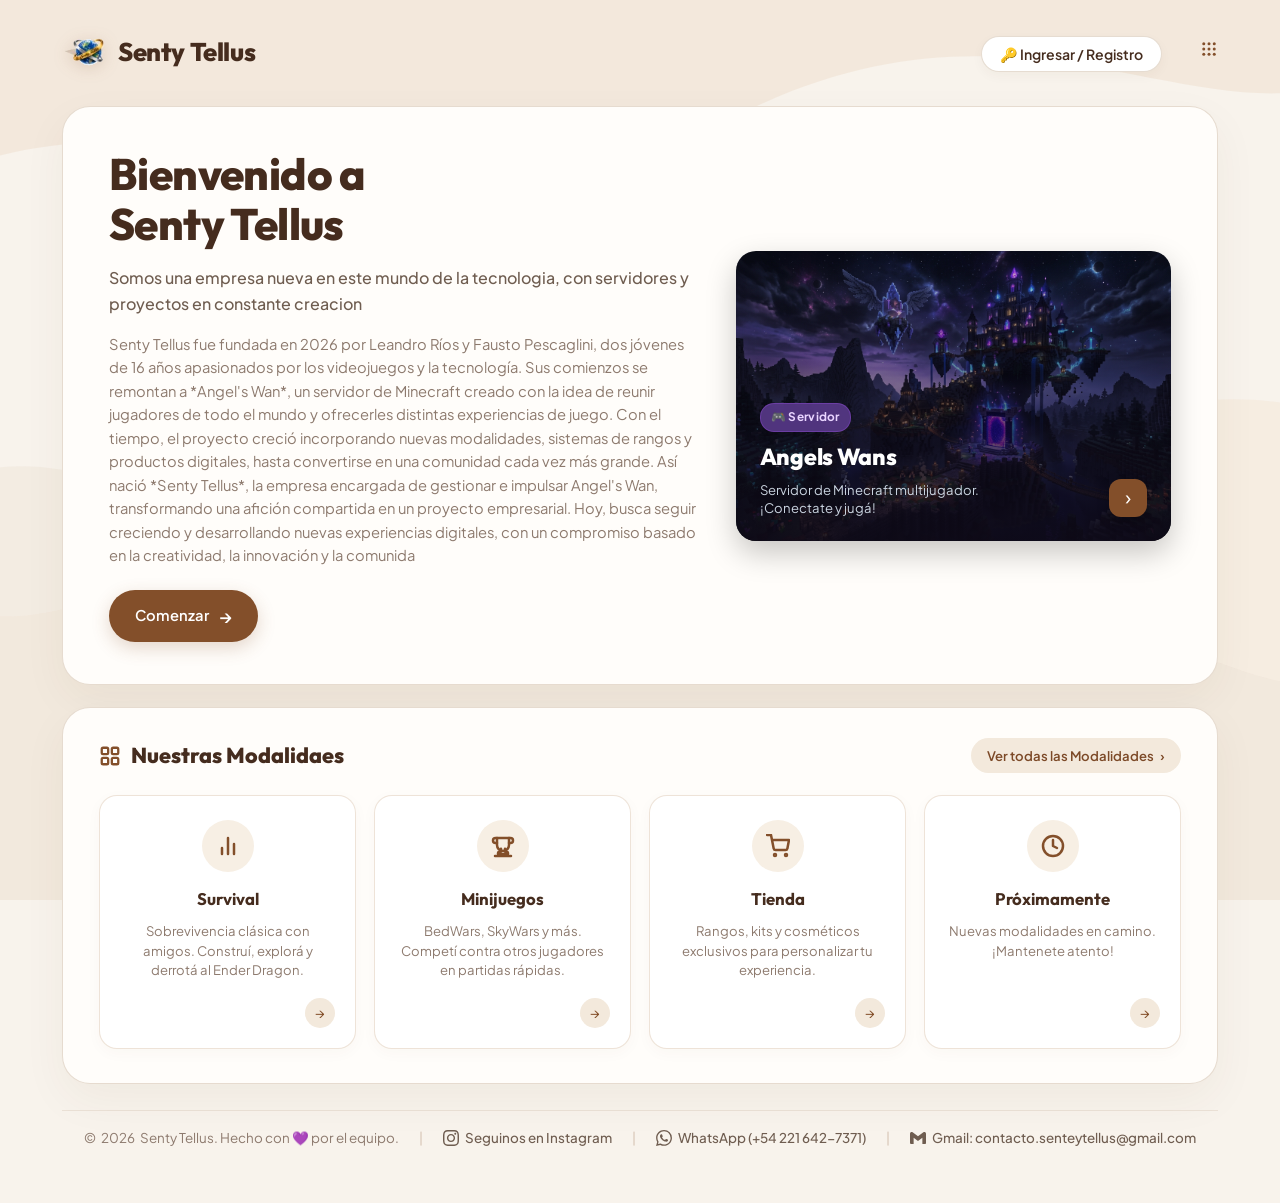
==== commit 6311ed96: "Replace database panel link with support link" ====
--- a/Senty Tellus - Borrador/index.html
+++ b/Senty Tellus - Borrador/index.html
@@ -50,9 +50,8 @@
       <div class="header-right-group">
         <div id="tellus-header-actions" class="aw-user-nav-actions"></div>
 
-        <!-- Botón de Menú de 9 puntos (Acceso al Panel de Base de Datos / Sistema) -->
-        <a href="admin-db.html" class="app-launcher-btn" id="btn-app-launcher" title="Panel del Sistema (Base de Datos)"
-          aria-label="Panel del Sistema">
+        <!-- Botón de Menú de 9 puntos (Acceso al Soporte) -->
+        <a href="soporte.html" class="support-btn" id="support-btn" title="Soporte angels-wans" aria-label="Panel del Sistema">
           <svg width="18" height="18" viewBox="0 0 24 24" fill="currentColor">
             <circle cx="5" cy="5" r="2"></circle>
             <circle cx="12" cy="5" r="2"></circle>
@@ -100,7 +99,7 @@
         </p>
 
         <div>
-          <a href="#modulos" class="btn-comenzar">
+          <a href="angels-wans.html" class="btn-comenzar">
             Comenzar <span>&rarr;</span>
           </a>
         </div>
@@ -277,4 +276,4 @@
 
 </body>
 
-</html>+</html>
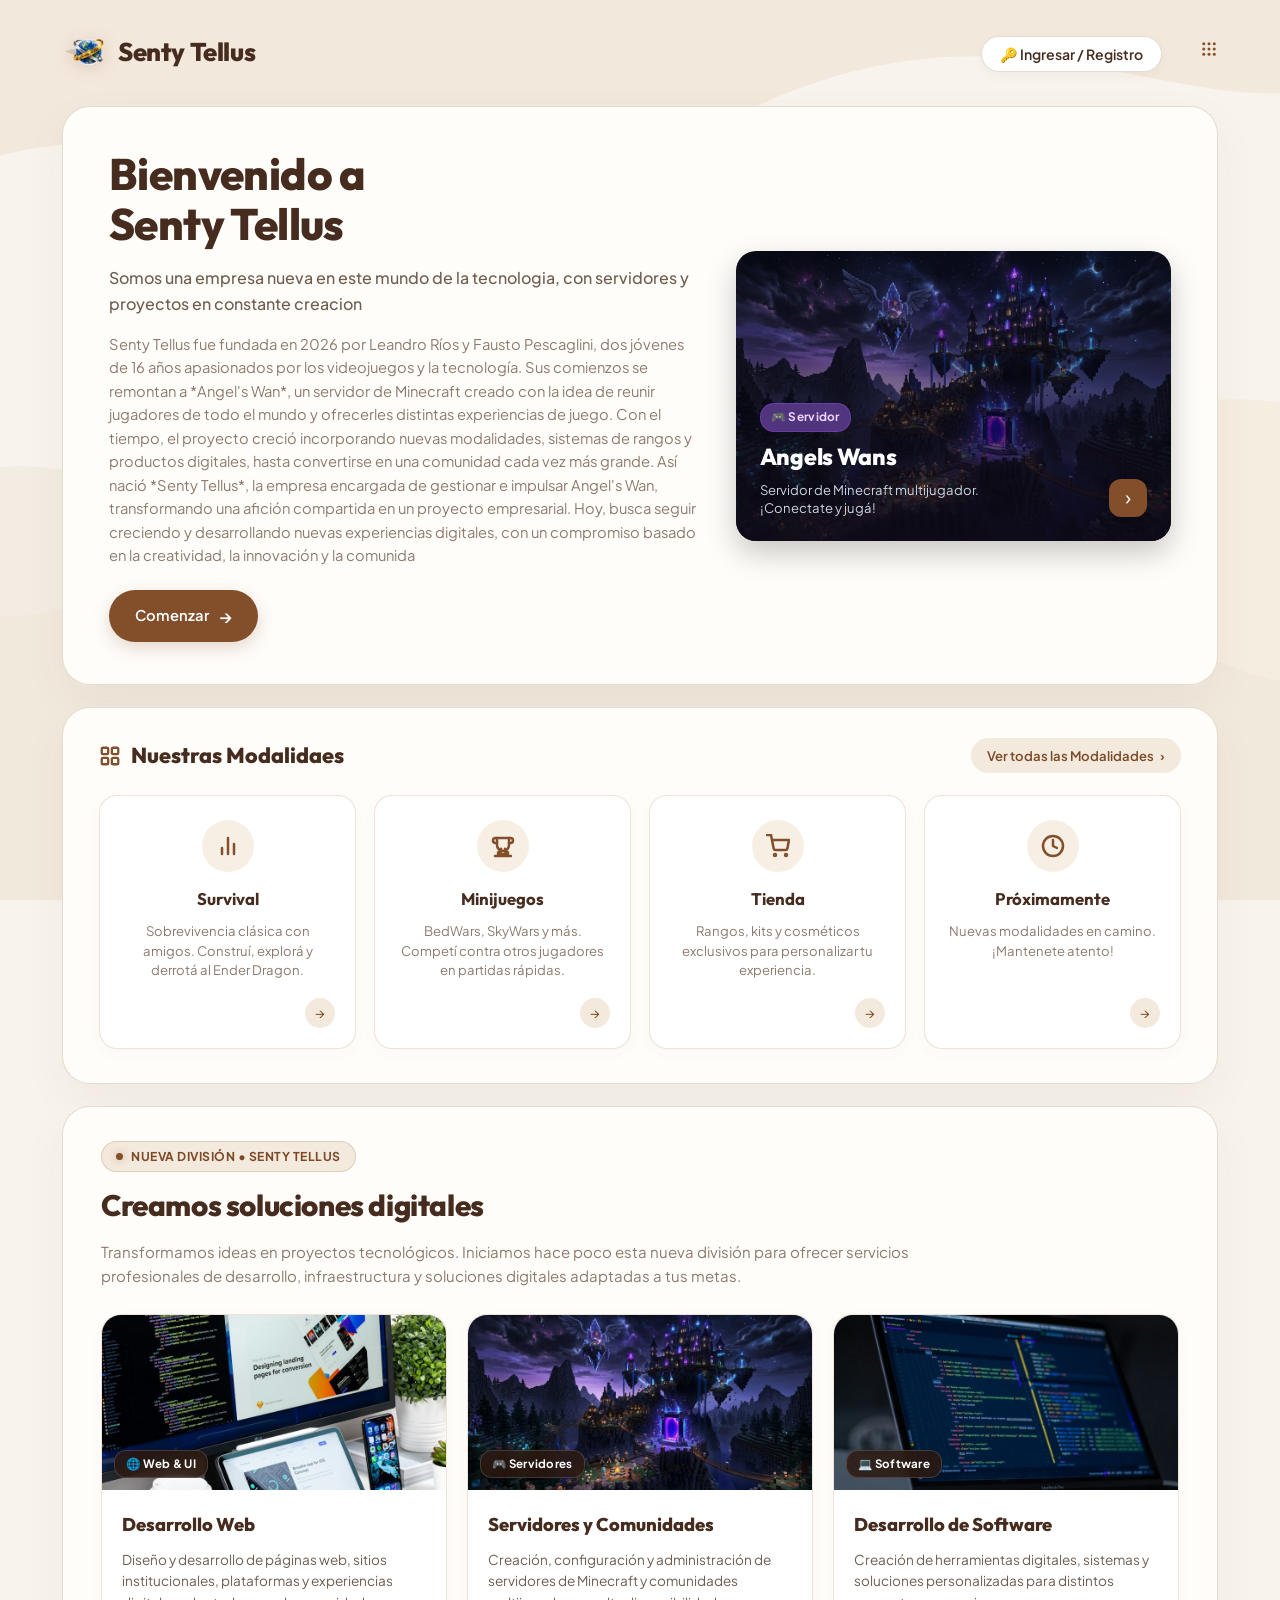
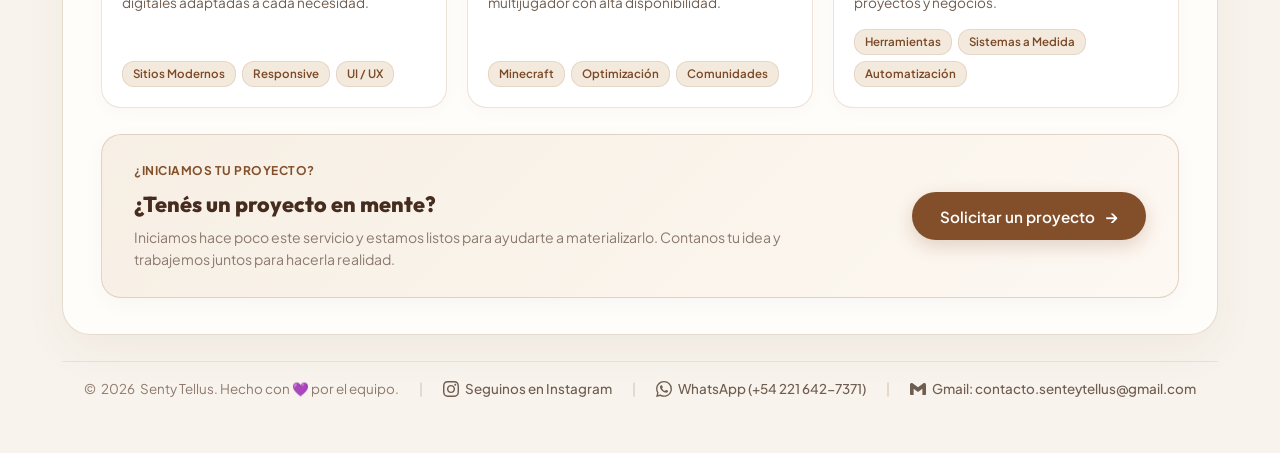
==== commit bda29b29: "feat: agregar seccion de soluciones digitales y desarrollo de software con modal de contacto y scrol" ====
--- a/Senty Tellus - Borrador/index.html
+++ b/Senty Tellus - Borrador/index.html
@@ -51,7 +51,8 @@
         <div id="tellus-header-actions" class="aw-user-nav-actions"></div>
 
         <!-- Botón de Menú de 9 puntos (Acceso al Soporte) -->
-        <a href="soporte.html" class="support-btn" id="support-btn" title="Soporte angels-wans" aria-label="Panel del Sistema">
+        <a href="soporte.html" class="support-btn" id="support-btn" title="Soporte angels-wans"
+          aria-label="Panel del Sistema">
           <svg width="18" height="18" viewBox="0 0 24 24" fill="currentColor">
             <circle cx="5" cy="5" r="2"></circle>
             <circle cx="12" cy="5" r="2"></circle>
@@ -99,7 +100,7 @@
         </p>
 
         <div>
-          <a href="angels-wans.html" class="btn-comenzar">
+          <a href="#modulos" class="btn-comenzar">
             Comenzar <span>&rarr;</span>
           </a>
         </div>
@@ -216,6 +217,111 @@
 
 
     <!-- ========================================
+         SOLUCIONES DIGITALES & DESARROLLO DE SOFTWARE
+         Nueva división tecnológica de Senty Tellus
+         ======================================== -->
+    <section class="services-card fade-in fade-in-delay-3" id="soluciones-digitales">
+
+      <div class="services-header">
+        <div class="services-badge-wrap">
+          <span class="services-badge-new">
+            <span class="services-badge-dot"></span>
+            NUEVA DIVISIÓN • SENTY TELLUS
+          </span>
+        </div>
+        <h2 class="services-title">Creamos soluciones digitales</h2>
+        <p class="services-subtitle">
+          Transformamos ideas en proyectos tecnológicos. Iniciamos hace poco esta nueva división para ofrecer servicios
+          profesionales de desarrollo, infraestructura y soluciones digitales adaptadas a tus metas.
+        </p>
+      </div>
+
+      <div class="services-grid">
+
+        <!-- Servicio 1: Desarrollo Web -->
+        <article class="service-card-item">
+          <div class="service-card-media">
+            <img src="img/card-service-web.jpg" alt="Desarrollo Web en Senty Tellus" class="service-card-img"
+              loading="lazy">
+            <span class="service-type-badge">🌐 Web & UI</span>
+          </div>
+          <div class="service-card-body">
+            <h3 class="service-card-title">Desarrollo Web</h3>
+            <p class="service-card-desc">
+              Diseño y desarrollo de páginas web, sitios institucionales, plataformas y experiencias digitales adaptadas
+              a cada necesidad.
+            </p>
+            <div class="service-tags">
+              <span class="service-tag">Sitios Modernos</span>
+              <span class="service-tag">Responsive</span>
+              <span class="service-tag">UI / UX</span>
+            </div>
+          </div>
+        </article>
+
+        <!-- Servicio 2: Servidores y Comunidades -->
+        <article class="service-card-item">
+          <div class="service-card-media">
+            <img src="img/card-service-servers.jpg" alt="Servidores y Comunidades Minecraft" class="service-card-img"
+              loading="lazy">
+            <span class="service-type-badge">🎮 Servidores</span>
+          </div>
+          <div class="service-card-body">
+            <h3 class="service-card-title">Servidores y Comunidades</h3>
+            <p class="service-card-desc">
+              Creación, configuración y administración de servidores de Minecraft y comunidades multijugador con alta
+              disponibilidad.
+            </p>
+            <div class="service-tags">
+              <span class="service-tag">Minecraft</span>
+              <span class="service-tag">Optimización</span>
+              <span class="service-tag">Comunidades</span>
+            </div>
+          </div>
+        </article>
+
+        <!-- Servicio 3: Desarrollo de Software -->
+        <article class="service-card-item">
+          <div class="service-card-media">
+            <img src="img/card-service-software.jpg" alt="Desarrollo de Software a Medida" class="service-card-img"
+              loading="lazy">
+            <span class="service-type-badge">💻 Software</span>
+          </div>
+          <div class="service-card-body">
+            <h3 class="service-card-title">Desarrollo de Software</h3>
+            <p class="service-card-desc">
+              Creación de herramientas digitales, sistemas y soluciones personalizadas para distintos proyectos y
+              negocios.
+            </p>
+            <div class="service-tags">
+              <span class="service-tag">Herramientas</span>
+              <span class="service-tag">Sistemas a Medida</span>
+              <span class="service-tag">Automatización</span>
+            </div>
+          </div>
+        </article>
+
+      </div>
+
+      <!-- Banner CTA para Contrataciones / Presupuestos -->
+      <div class="services-cta-banner">
+        <div class="services-cta-text">
+          <span class="services-cta-pill">¿Iniciamos tu proyecto?</span>
+          <h3 class="services-cta-title">¿Tenés un proyecto en mente?</h3>
+          <p class="services-cta-desc">
+            Iniciamos hace poco este servicio y estamos listos para ayudarte a materializarlo. Contanos tu idea y
+            trabajemos juntos para hacerla realidad.
+          </p>
+        </div>
+        <button type="button" class="btn-solicitar-proyecto" id="btn-open-project-modal" aria-haspopup="dialog">
+          Solicitar un proyecto <span>&rarr;</span>
+        </button>
+      </div>
+
+    </section>
+
+
+    <!-- ========================================
          FOOTER CORPORATIVO — Contacto & Redes
          ======================================== -->
     <footer class="site-footer fade-in fade-in-delay-3">
@@ -268,6 +374,72 @@
 
   </div>
 
+  <!-- ========================================
+       MODAL: SOLICITAR UN PROYECTO
+       ======================================== -->
+  <div class="project-modal-overlay" id="project-modal-overlay" aria-hidden="true">
+    <div class="project-modal" role="dialog" aria-modal="true" aria-labelledby="project-modal-title">
+      <div class="project-modal-header">
+        <div class="project-modal-title-wrap">
+          <span class="project-modal-badge">✨ Nueva División Senty Tellus</span>
+          <h3 id="project-modal-title">Solicitá tu Proyecto</h3>
+          <p>Completá los datos y te enviamos una propuesta personalizada a la brevedad.</p>
+        </div>
+        <button type="button" class="project-modal-close" id="btn-close-project-modal"
+          aria-label="Cerrar modal">&times;</button>
+      </div>
+
+      <form class="project-modal-form" id="form-solicitar-proyecto">
+        <div class="form-group-tellus">
+          <label for="proj-nombre">Tu Nombre o Nombre de tu Proyecto <span class="req">*</span></label>
+          <input type="text" id="proj-nombre" name="nombre" placeholder="Ej. Juan Pérez" required>
+        </div>
+
+        <div class="form-group-tellus">
+          <label for="proj-contacto">Correo Electrónico o WhatsApp <span class="req">*</span></label>
+          <input type="text" id="proj-contacto" name="contacto" placeholder="Ej. juan@correo.com o +54 9 221 ..."
+            required>
+        </div>
+
+        <div class="form-group-tellus">
+          <label for="proj-tipo">Tipo de Proyecto <span class="req">*</span></label>
+          <select id="proj-tipo" name="tipo" required>
+            <option value="Desarrollo Web">🌐 Desarrollo Web (Página web, institucional, landing, tienda)</option>
+            <option value="Servidores y Comunidades">🎮 Servidores y Comunidades (Minecraft, configuración, soporte)
+            </option>
+            <option value="Desarrollo de Software">💻 Desarrollo de Software (Herramientas, bots, scripts a medida)
+            </option>
+            <option value="Otro">✨ Otro requerimiento tecnológico</option>
+          </select>
+        </div>
+
+        <div class="form-group-tellus">
+          <label for="proj-descripcion">Descripción de lo que necesitás <span class="req">*</span></label>
+          <textarea id="proj-descripcion" name="descripcion" rows="4"
+            placeholder="Contanos brevemente sobre tu idea, qué funciones te gustarían y plazos estimados..."
+            required></textarea>
+        </div>
+
+        <div class="project-modal-actions">
+          <button type="submit" class="btn-project-submit btn-submit-whatsapp" id="btn-send-whatsapp">
+            <svg width="18" height="18" viewBox="0 0 24 24" fill="currentColor">
+              <path
+                d="M17.472 14.382c-.297-.149-1.758-.867-2.03-.967-.273-.099-.471-.148-.67.15-.197.297-.767.966-.94 1.164-.173.199-.347.223-.644.075-.297-.15-1.255-.463-2.39-1.475-.883-.788-1.48-1.761-1.653-2.059-.173-.297-.018-.458.13-.606.134-.133.298-.347.446-.52.149-.174.198-.298.298-.497.099-.198.05-.371-.025-.52-.075-.149-.669-1.612-.916-2.207-.242-.579-.487-.5-.669-.51-.173-.008-.371-.01-.57-.01-.198 0-.52.074-.792.372-.272.297-1.04 1.016-1.04 2.479 0 1.462 1.065 2.875 1.213 3.074.149.198 2.096 3.2 5.077 4.487.709.306 1.262.489 1.694.625.712.227 1.36.195 1.871.118.571-.085 1.758-.719 2.006-1.413.248-.694.248-1.289.173-1.413-.074-.124-.272-.198-.57-.347m-5.421 7.403h-.004a9.87 9.87 0 01-5.031-1.378l-.361-.214-3.741.982.998-3.648-.235-.374a9.86 9.86 0 01-1.51-5.26c.001-5.45 4.436-9.884 9.888-9.884 2.64 0 5.122 1.03 6.988 2.898a9.825 9.825 0 012.893 6.994c-.003 5.45-4.437 9.885-9.888 9.885m8.413-18.297A11.815 11.815 0 0012.05 0C5.495 0 .16 5.335.157 11.892c0 2.096.547 4.142 1.588 5.945L.057 24l6.305-1.654a11.882 11.882 0 005.683 1.448h.005c6.554 0 11.89-5.335 11.893-11.893a11.821 11.821 0 00-3.48-8.413z" />
+            </svg>
+            Contactar por WhatsApp
+          </button>
+          <button type="button" class="btn-project-submit btn-submit-email" id="btn-send-email">
+            <svg width="18" height="18" viewBox="0 0 24 24" fill="currentColor">
+              <path
+                d="M24 5.457v13.909c0 .904-.732 1.636-1.636 1.636h-3.819V11.73L12 16.64l-6.545-4.91v9.272H1.636A1.636 1.636 0 0 1 0 19.366V5.457c0-2.023 2.309-3.178 3.927-1.964L5.455 4.64 12 9.548l6.545-4.91 1.528-1.145C21.69 2.28 24 3.434 24 5.457z" />
+            </svg>
+            Enviar por Correo
+          </button>
+        </div>
+      </form>
+    </div>
+  </div>
+
   <!-- JavaScript -->
   <script src="js/db.js"></script>
   <script src="js/auth.js"></script>
@@ -276,4 +448,4 @@
 
 </body>
 
-</html>
+</html>
--- a/Senty Tellus - Borrador/css/styles.css
+++ b/Senty Tellus - Borrador/css/styles.css
@@ -407,6 +407,7 @@
   display: flex;
   flex-direction: column;
   gap: 22px;
+  scroll-margin-top: 24px;
 }
 
 .modules-header {
@@ -617,6 +618,448 @@
 .fade-in-delay-3 { transition-delay: 0.3s; }
 
 /* ============================================
+   SECCIÓN SERVICIOS & SOLUCIONES DIGITALES
+   ============================================ */
+.services-card {
+  background: var(--color-bg-card);
+  border: 1px solid var(--color-card-border);
+  border-radius: var(--radius-card);
+  box-shadow: var(--shadow-card);
+  padding: 34px 38px 36px;
+  display: flex;
+  flex-direction: column;
+  gap: 26px;
+  position: relative;
+}
+
+.services-header {
+  display: flex;
+  flex-direction: column;
+  gap: 10px;
+}
+
+.services-badge-wrap {
+  display: flex;
+  align-items: center;
+}
+
+.services-badge-new {
+  display: inline-flex;
+  align-items: center;
+  gap: 8px;
+  background: var(--color-pill-bg);
+  color: var(--color-pill-text);
+  font-family: var(--font-body);
+  font-size: 0.76rem;
+  font-weight: 700;
+  letter-spacing: 0.5px;
+  text-transform: uppercase;
+  padding: 5px 14px;
+  border-radius: 20px;
+  border: 1px solid rgba(131, 79, 42, 0.18);
+}
+
+.services-badge-dot {
+  width: 7px;
+  height: 7px;
+  border-radius: 50%;
+  background: var(--color-accent-brown);
+  box-shadow: 0 0 8px rgba(131, 79, 42, 0.4);
+  animation: pulseDot 2s infinite;
+}
+
+@keyframes pulseDot {
+  0%, 100% { transform: scale(1); opacity: 1; }
+  50% { transform: scale(1.3); opacity: 0.6; }
+}
+
+.services-title {
+  font-family: var(--font-heading);
+  font-size: 1.85rem;
+  font-weight: 800;
+  color: var(--color-text-title);
+  letter-spacing: -0.4px;
+  margin: 0;
+}
+
+.services-subtitle {
+  font-size: 0.94rem;
+  color: var(--color-text-muted);
+  line-height: 1.6;
+  max-width: 820px;
+  margin: 0;
+}
+
+/* Grilla de Servicios */
+.services-grid {
+  display: grid;
+  grid-template-columns: repeat(3, 1fr);
+  gap: 20px;
+}
+
+.service-card-item {
+  background: var(--color-bg-card-sub);
+  border: 1px solid var(--color-border-subtle);
+  border-radius: 20px;
+  overflow: hidden;
+  display: flex;
+  flex-direction: column;
+  transition: all 0.3s cubic-bezier(0.16, 1, 0.3, 1);
+  box-shadow: 0 4px 15px rgba(80, 50, 25, 0.03);
+}
+
+.service-card-item:hover {
+  border-color: rgba(131, 79, 42, 0.4);
+  transform: translateY(-5px);
+  box-shadow: 0 14px 30px rgba(80, 50, 25, 0.09);
+}
+
+.service-card-media {
+  position: relative;
+  width: 100%;
+  height: 175px;
+  overflow: hidden;
+  background: #eee3d5;
+}
+
+.service-card-img {
+  width: 100%;
+  height: 100%;
+  object-fit: cover;
+  transition: transform 0.45s ease;
+}
+
+.service-card-item:hover .service-card-img {
+  transform: scale(1.05);
+}
+
+.service-type-badge {
+  position: absolute;
+  bottom: 12px;
+  left: 12px;
+  background: rgba(45, 25, 15, 0.82);
+  backdrop-filter: blur(6px);
+  -webkit-backdrop-filter: blur(6px);
+  color: #fff;
+  font-size: 0.72rem;
+  font-weight: 700;
+  padding: 4px 11px;
+  border-radius: 12px;
+  letter-spacing: 0.3px;
+  border: 1px solid rgba(255, 255, 255, 0.15);
+}
+
+.service-card-body {
+  padding: 20px;
+  display: flex;
+  flex-direction: column;
+  gap: 10px;
+  flex: 1;
+}
+
+.service-card-title {
+  font-family: var(--font-heading);
+  font-size: 1.15rem;
+  font-weight: 800;
+  color: var(--color-text-title);
+  margin: 0;
+}
+
+.service-card-desc {
+  font-size: 0.85rem;
+  color: var(--color-text-body);
+  line-height: 1.55;
+  margin: 0;
+  flex: 1;
+}
+
+.service-tags {
+  display: flex;
+  flex-wrap: wrap;
+  gap: 6px;
+  margin-top: 6px;
+}
+
+.service-tag {
+  font-size: 0.72rem;
+  font-weight: 600;
+  padding: 3px 10px;
+  border-radius: 12px;
+  background: var(--color-pill-bg);
+  color: var(--color-pill-text);
+  border: 1px solid rgba(131, 79, 42, 0.12);
+}
+
+/* Banner de Contacto / CTA */
+.services-cta-banner {
+  background: linear-gradient(135deg, #f7efe4 0%, #fdf8f2 100%);
+  border: 1px solid rgba(220, 205, 190, 0.85);
+  border-radius: 20px;
+  padding: 26px 32px;
+  display: flex;
+  align-items: center;
+  justify-content: space-between;
+  gap: 24px;
+  box-shadow: 0 6px 20px rgba(80, 50, 25, 0.04);
+}
+
+.services-cta-text {
+  display: flex;
+  flex-direction: column;
+  gap: 6px;
+  max-width: 650px;
+}
+
+.services-cta-pill {
+  font-size: 0.75rem;
+  font-weight: 700;
+  text-transform: uppercase;
+  letter-spacing: 0.5px;
+  color: var(--color-accent-brown);
+}
+
+.services-cta-title {
+  font-family: var(--font-heading);
+  font-size: 1.35rem;
+  font-weight: 800;
+  color: var(--color-text-title);
+  margin: 0;
+}
+
+.services-cta-desc {
+  font-size: 0.88rem;
+  color: var(--color-text-muted);
+  line-height: 1.55;
+  margin: 0;
+}
+
+.btn-solicitar-proyecto {
+  display: inline-flex;
+  align-items: center;
+  gap: 10px;
+  background: var(--color-accent-brown);
+  color: #ffffff;
+  font-family: var(--font-body);
+  font-size: 0.95rem;
+  font-weight: 600;
+  padding: 13px 28px;
+  border-radius: 30px;
+  border: none;
+  cursor: pointer;
+  white-space: nowrap;
+  box-shadow: 0 6px 18px rgba(131, 79, 42, 0.22);
+  transition: all 0.25s cubic-bezier(0.16, 1, 0.3, 1);
+  flex-shrink: 0;
+}
+
+.btn-solicitar-proyecto:hover {
+  background: var(--color-accent-hover);
+  transform: translateY(-2px);
+  box-shadow: 0 10px 24px rgba(131, 79, 42, 0.32);
+}
+
+.btn-solicitar-proyecto span {
+  font-size: 1.1rem;
+  transition: transform 0.25s ease;
+}
+
+.btn-solicitar-proyecto:hover span {
+  transform: translateX(3px);
+}
+
+/* ============================================
+   MODAL DE CONTACTO / SOLICITAR PROYECTO
+   ============================================ */
+.project-modal-overlay {
+  position: fixed;
+  inset: 0;
+  background: rgba(30, 20, 15, 0.65);
+  backdrop-filter: blur(6px);
+  -webkit-backdrop-filter: blur(6px);
+  z-index: 10000;
+  display: flex;
+  align-items: center;
+  justify-content: center;
+  padding: 20px;
+  opacity: 0;
+  pointer-events: none;
+  transition: opacity 0.25s ease;
+}
+
+.project-modal-overlay.active {
+  opacity: 1;
+  pointer-events: auto;
+}
+
+.project-modal {
+  background: var(--color-bg-card);
+  border: 1px solid var(--color-card-border);
+  border-radius: 24px;
+  box-shadow: 0 24px 60px rgba(60, 35, 18, 0.25);
+  width: 100%;
+  max-width: 540px;
+  max-height: 90vh;
+  overflow-y: auto;
+  padding: 30px 32px 32px;
+  position: relative;
+  transform: scale(0.94) translateY(15px);
+  transition: transform 0.25s cubic-bezier(0.16, 1, 0.3, 1);
+}
+
+.project-modal-overlay.active .project-modal {
+  transform: scale(1) translateY(0);
+}
+
+.project-modal-header {
+  display: flex;
+  align-items: flex-start;
+  justify-content: space-between;
+  gap: 16px;
+  margin-bottom: 22px;
+  padding-bottom: 16px;
+  border-bottom: 1px solid rgba(220, 205, 190, 0.6);
+}
+
+.project-modal-badge {
+  display: inline-block;
+  font-size: 0.72rem;
+  font-weight: 700;
+  text-transform: uppercase;
+  color: var(--color-accent-brown);
+  background: var(--color-pill-bg);
+  padding: 3px 10px;
+  border-radius: 12px;
+  margin-bottom: 6px;
+}
+
+.project-modal-title-wrap h3 {
+  font-family: var(--font-heading);
+  font-size: 1.45rem;
+  font-weight: 800;
+  color: var(--color-text-title);
+  margin: 0 0 4px;
+}
+
+.project-modal-title-wrap p {
+  font-size: 0.85rem;
+  color: var(--color-text-muted);
+  margin: 0;
+}
+
+.project-modal-close {
+  background: transparent;
+  border: none;
+  font-size: 1.6rem;
+  line-height: 1;
+  color: var(--color-text-muted);
+  cursor: pointer;
+  padding: 4px 8px;
+  border-radius: 8px;
+  transition: all 0.2s ease;
+}
+
+.project-modal-close:hover {
+  color: var(--color-text-title);
+  background: var(--color-pill-bg);
+}
+
+.project-modal-form {
+  display: flex;
+  flex-direction: column;
+  gap: 16px;
+}
+
+.form-group-tellus {
+  display: flex;
+  flex-direction: column;
+  gap: 6px;
+}
+
+.form-group-tellus label {
+  font-size: 0.84rem;
+  font-weight: 600;
+  color: var(--color-text-title);
+}
+
+.form-group-tellus label .req {
+  color: #c93b2b;
+}
+
+.form-group-tellus input,
+.form-group-tellus select,
+.form-group-tellus textarea {
+  width: 100%;
+  font-family: var(--font-body);
+  font-size: 0.92rem;
+  color: var(--color-text-title);
+  background: #ffffff;
+  border: 1px solid var(--color-border-subtle);
+  border-radius: 12px;
+  padding: 10px 14px;
+  transition: all 0.2s ease;
+  box-shadow: inset 0 1px 3px rgba(80, 50, 25, 0.04);
+}
+
+.form-group-tellus input:focus,
+.form-group-tellus select:focus,
+.form-group-tellus textarea:focus {
+  outline: none;
+  border-color: var(--color-accent-brown);
+  box-shadow: 0 0 0 3px rgba(131, 79, 42, 0.15);
+}
+
+.form-group-tellus textarea {
+  resize: vertical;
+  min-height: 90px;
+}
+
+.project-modal-actions {
+  display: grid;
+  grid-template-columns: 1.2fr 1fr;
+  gap: 10px;
+  margin-top: 8px;
+}
+
+.btn-project-submit {
+  display: inline-flex;
+  align-items: center;
+  justify-content: center;
+  gap: 8px;
+  font-family: var(--font-body);
+  font-size: 0.9rem;
+  font-weight: 600;
+  padding: 12px 18px;
+  border-radius: 14px;
+  cursor: pointer;
+  transition: all 0.2s ease;
+  border: none;
+}
+
+.btn-submit-whatsapp {
+  background: #25d366;
+  color: #ffffff;
+  box-shadow: 0 4px 14px rgba(37, 211, 102, 0.28);
+}
+
+.btn-submit-whatsapp:hover {
+  background: #1eb956;
+  transform: translateY(-1px);
+  box-shadow: 0 6px 18px rgba(37, 211, 102, 0.38);
+}
+
+.btn-submit-email {
+  background: var(--color-bg-card-sub);
+  color: var(--color-text-title);
+  border: 1px solid var(--color-card-border);
+}
+
+.btn-submit-email:hover {
+  background: var(--color-pill-bg);
+  border-color: var(--color-accent-brown);
+  transform: translateY(-1px);
+}
+
+/* ============================================
    RESPONSIVE
    ============================================ */
 @media (max-width: 960px) {
@@ -634,6 +1077,14 @@
   .modules-grid {
     grid-template-columns: repeat(2, 1fr);
   }
+  .services-grid {
+    grid-template-columns: 1fr;
+  }
+  .services-cta-banner {
+    flex-direction: column;
+    text-align: center;
+    align-items: center;
+  }
 }
 
 @media (max-width: 640px) {
@@ -642,7 +1093,8 @@
     gap: 16px;
   }
   .hero-card,
-  .modules-card {
+  .modules-card,
+  .services-card {
     padding: 24px 18px;
     border-radius: 20px;
   }
@@ -650,6 +1102,20 @@
     font-size: 1.85rem;
   }
   .modules-grid {
+    grid-template-columns: 1fr;
+  }
+  .services-cta-banner {
+    padding: 20px 16px;
+  }
+  .btn-solicitar-proyecto {
+    width: 100%;
+    justify-content: center;
+  }
+  .project-modal {
+    padding: 20px 18px;
+    border-radius: 18px;
+  }
+  .project-modal-actions {
     grid-template-columns: 1fr;
   }
   .site-footer-inner {
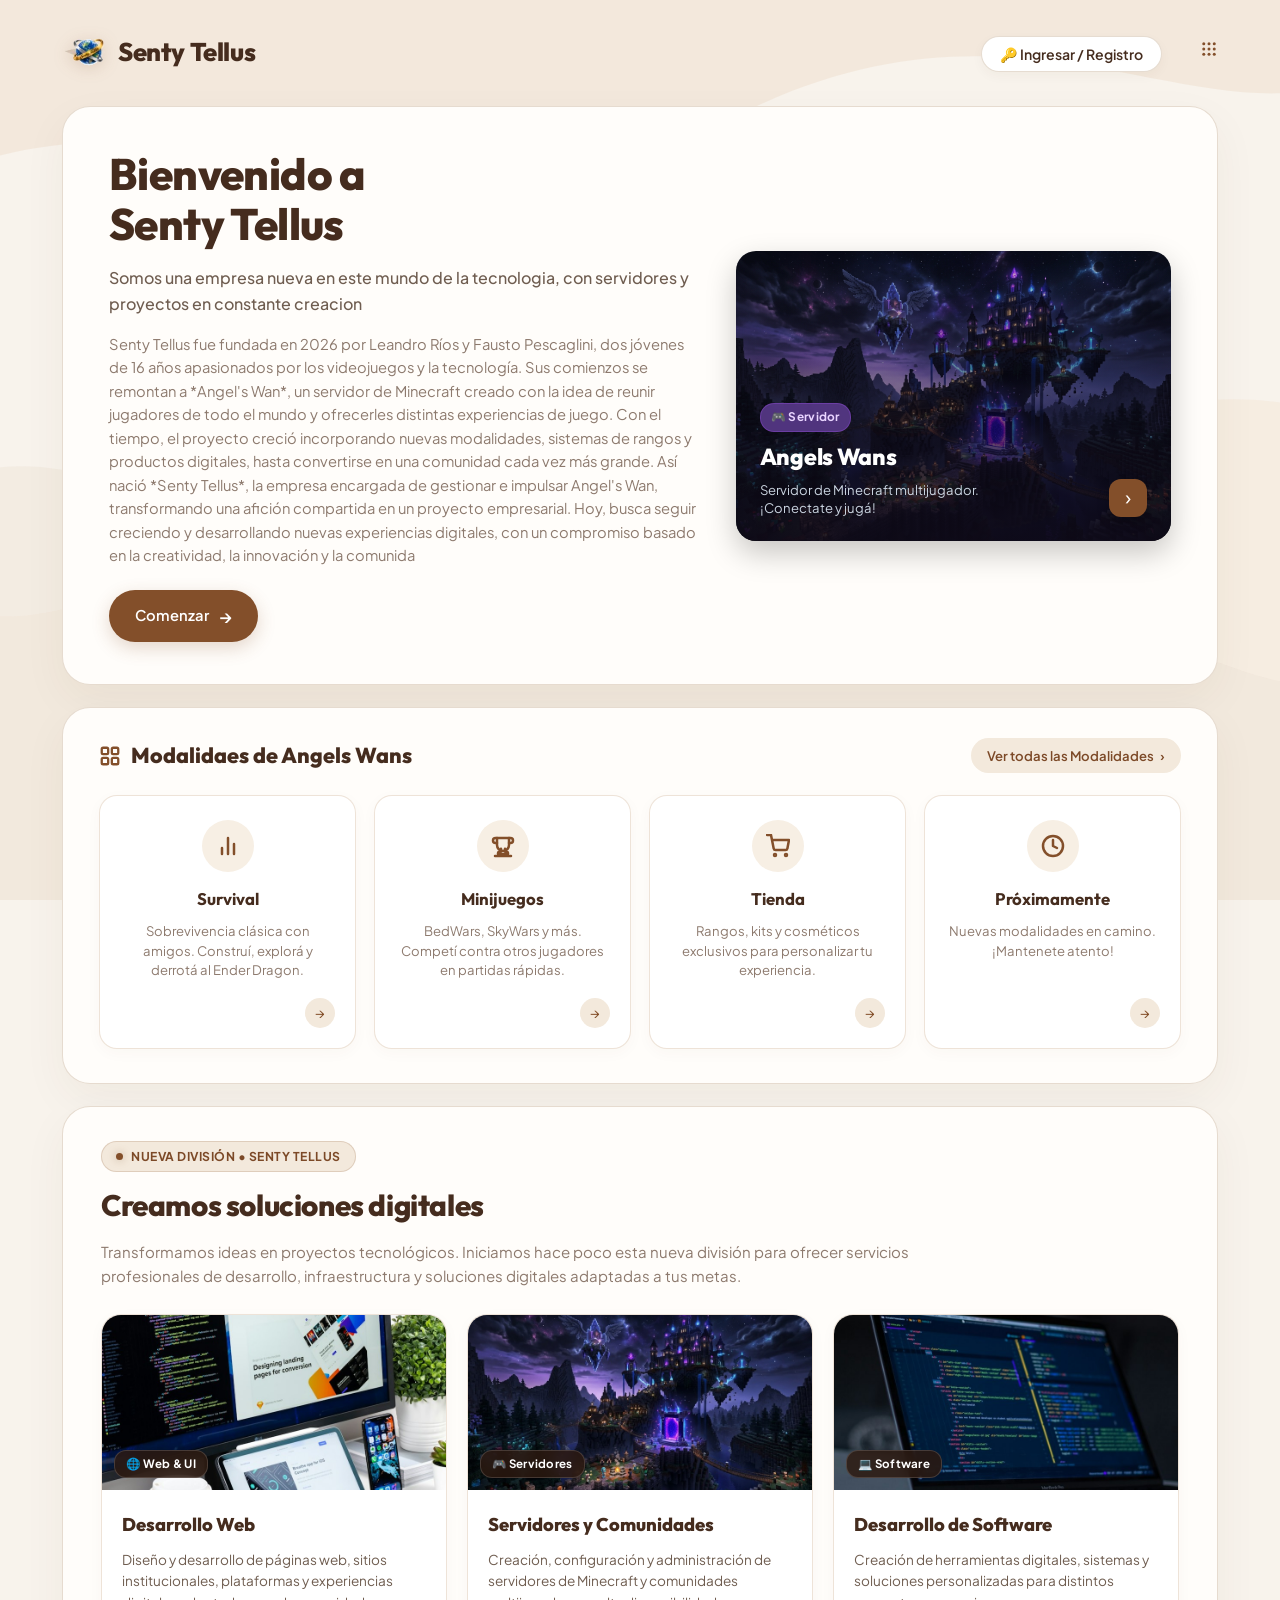
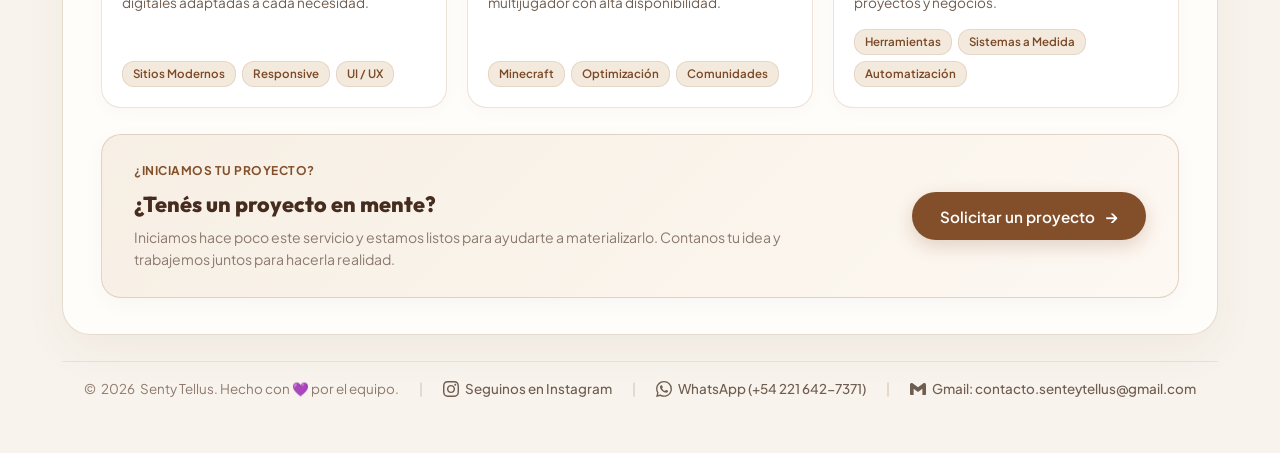
==== commit 0aac7e67: "Update index.html" ====
--- a/Senty Tellus - Borrador/index.html
+++ b/Senty Tellus - Borrador/index.html
@@ -51,8 +51,7 @@
         <div id="tellus-header-actions" class="aw-user-nav-actions"></div>
 
         <!-- Botón de Menú de 9 puntos (Acceso al Soporte) -->
-        <a href="soporte.html" class="support-btn" id="support-btn" title="Soporte angels-wans"
-          aria-label="Panel del Sistema">
+        <a href="soporte.html" class="support-btn" id="support-btn" title="Soporte angels-wans" aria-label="Panel del Sistema">
           <svg width="18" height="18" viewBox="0 0 24 24" fill="currentColor">
             <circle cx="5" cy="5" r="2"></circle>
             <circle cx="12" cy="5" r="2"></circle>
@@ -100,7 +99,7 @@
         </p>
 
         <div>
-          <a href="#modulos" class="btn-comenzar">
+          <a href="angels-wans.html" class="btn-comenzar">
             Comenzar <span>&rarr;</span>
           </a>
         </div>
@@ -138,7 +137,7 @@
             <rect x="14" y="14" width="7" height="7" rx="1.5"></rect>
             <rect x="3" y="14" width="7" height="7" rx="1.5"></rect>
           </svg>
-          <h2>Nuestras Modalidaes</h2>
+          <h2>Modalidaes de Angels Wans</h2>
         </div>
 
         <a href="angels-wans.html" class="btn-all-modules">
@@ -448,4 +447,4 @@
 
 </body>
 
-</html>+</html>
